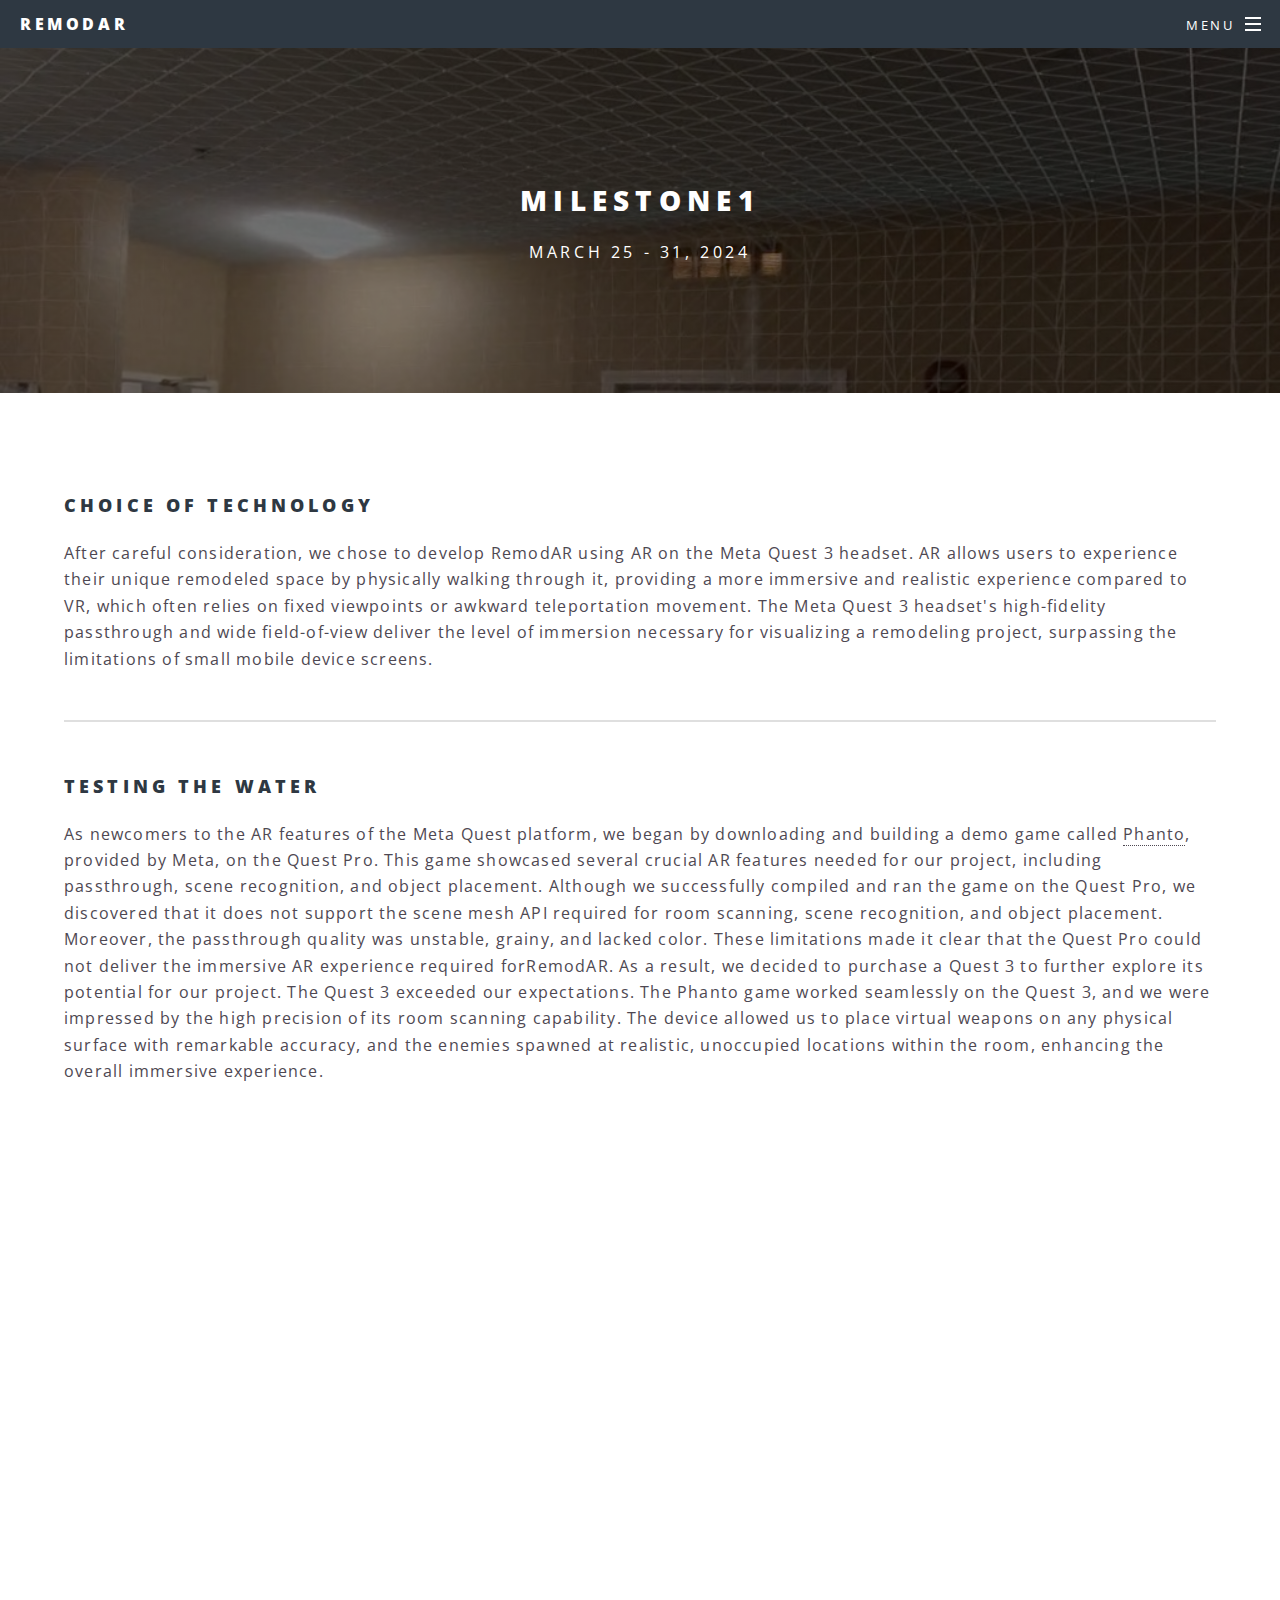
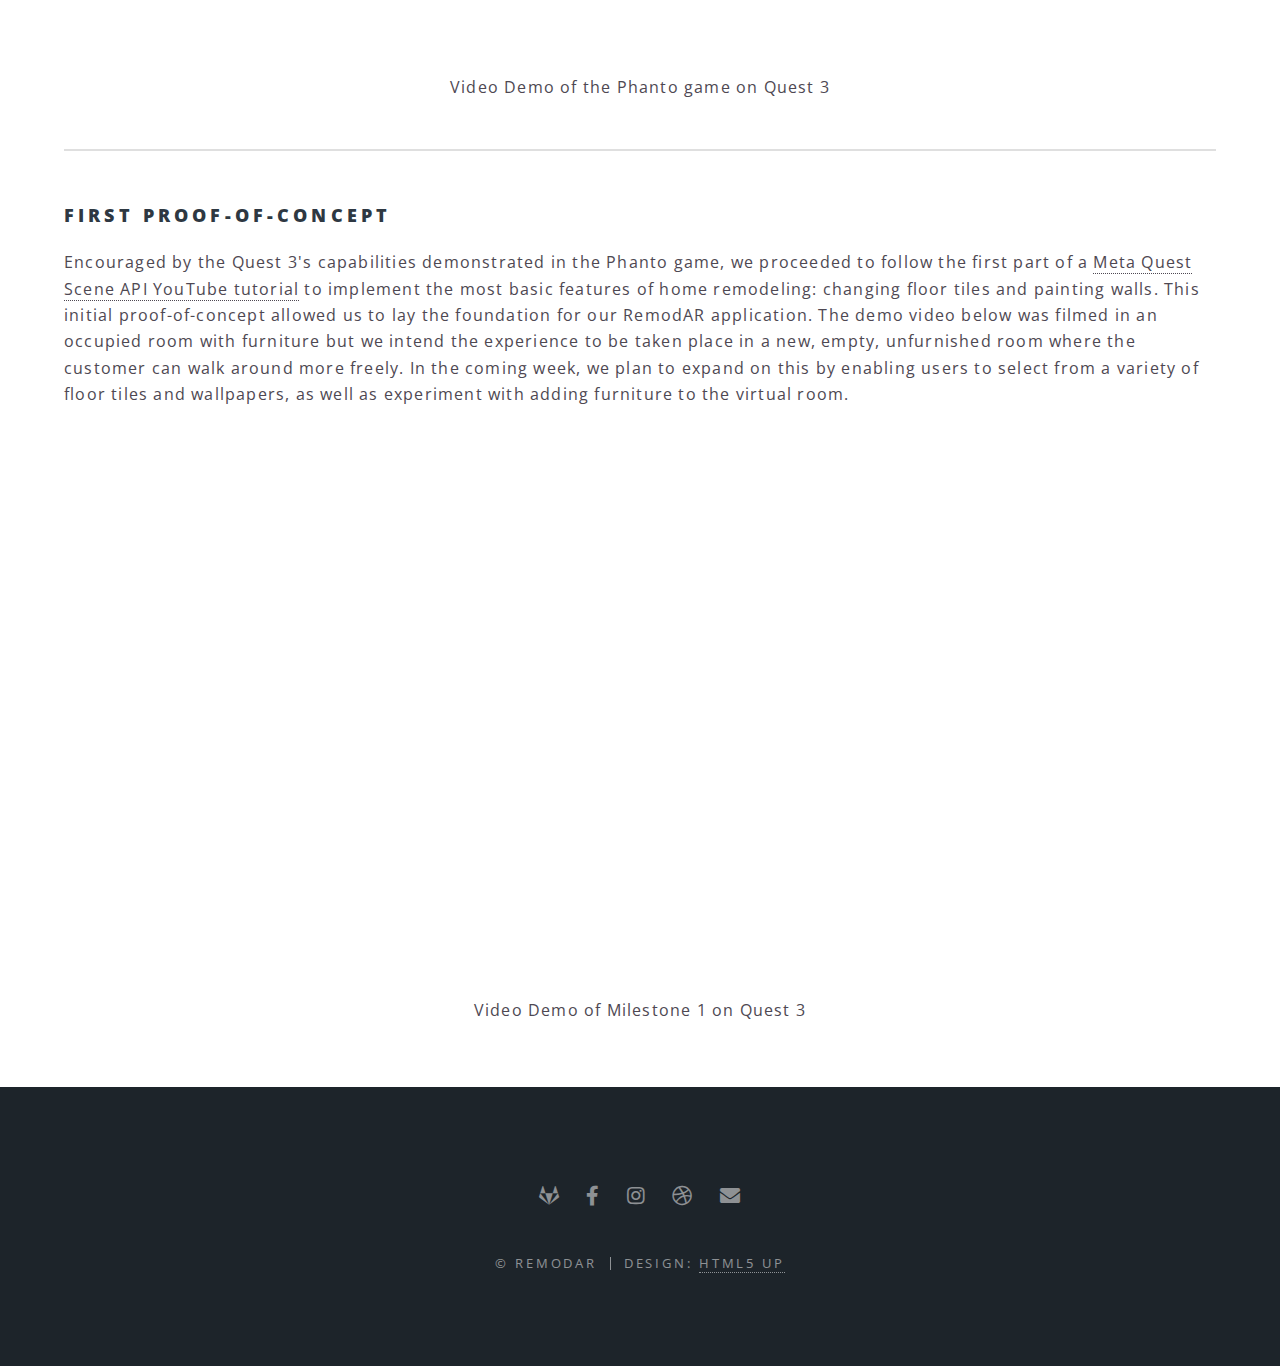
==== milestone1.html @ b26959b2 "Move html5up to root" ====
<!DOCTYPE HTML>
<!--
	Spectral by HTML5 UP
	html5up.net | @ajlkn
	Free for personal and commercial use under the CCA 3.0 license (html5up.net/license)
-->
<html>
	<head>
		<title>Milestone1</title>
		<meta charset="utf-8" />
		<meta name="viewport" content="width=device-width, initial-scale=1, user-scalable=no" />
		<link rel="stylesheet" href="assets/css/main.css" />
		<noscript><link rel="stylesheet" href="assets/css/noscript.css" /></noscript>
	</head>
	<body class="is-preload">

		<!-- Page Wrapper -->
			<div id="page-wrapper">

				<!-- Header -->
					<header id="header">
						<h1><a href="index.html">RemodAR</a></h1>
						<nav id="nav">
							<ul>
								<li class="special">
									<a href="#menu" class="menuToggle"><span>Menu</span></a>
									<div id="menu">
										<ul>
											<li><a href="index.html">Home</a></li>
											<li><a href="Milestone1.html">Milestone1</a></li>
											<li><a href="Milestone2.html">Milestone2</a></li>
											<!-- <li><a href="#">Sign Up</a></li>
											<li><a href="#">Log In</a></li> -->
										</ul>
									</div>
								</li>
							</ul>
						</nav>
					</header>

				<!-- Main -->
					<article id="main">
						<header>
							<h2>Milestone1</h2>
							<p>March 25 - 31, 2024</p>
						</header>
						<section class="wrapper style5">
							<div class="inner">

								<h3>Choice of Technology</h3>
								<p>After careful consideration, we chose to develop RemodAR using AR on the Meta Quest 3 headset. AR allows users to experience their unique remodeled space by physically walking through it, providing a more immersive and realistic experience compared to VR, which often relies on fixed viewpoints or awkward teleportation movement. The Meta Quest 3 headset's high-fidelity passthrough and wide field-of-view deliver the level of immersion necessary for visualizing a remodeling project, surpassing the limitations of small mobile device screens.</p>
                                <hr />

								<h3>Testing the Water</h3>
								<p>As newcomers to the AR features of the Meta Quest platform, we began by downloading and building a demo game called <a href="https://github.com/oculus-samples/Unity-Phanto">Phanto</a>, provided by Meta, on the Quest Pro. This game showcased several crucial AR features needed for our project, including passthrough, scene recognition, and object placement. Although we successfully compiled and ran the game on the Quest Pro, we discovered that it does not support the scene mesh API required for room scanning, scene recognition, and object placement. Moreover, the passthrough quality was unstable, grainy, and lacked color. These limitations made it clear that the Quest Pro could not deliver the immersive AR experience required forRemodAR. As a result, we decided to purchase a Quest 3 to further explore its potential for our project. The Quest 3 exceeded our expectations. The Phanto game worked seamlessly on the Quest 3, and we were impressed by the high precision of its room scanning capability. The device allowed us to place virtual weapons on any physical surface with remarkable accuracy, and the enemies spawned at realistic, unoccupied locations within the room, enhancing the overall immersive experience.</p>
                                <figure style="margin: 0; text-align: center;">
                                    <iframe
                                        src="https://customer-txd9t6nn5clphx9i.cloudflarestream.com/436d00c4083777bb02b3864469ac687c/iframe?poster=https%3A%2F%2Fcustomer-txd9t6nn5clphx9i.cloudflarestream.com%2F436d00c4083777bb02b3864469ac687c%2Fthumbnails%2Fthumbnail.jpg%3Ftime%3D%26height%3D600"
                                        loading="lazy" style="border: none; width: 80%; max-width: 800px; height: 60vh;"
                                        allow="accelerometer; gyroscope; autoplay; encrypted-media; picture-in-picture;"
                                        allowfullscreen="true"></iframe>
                                    <figcaption style="margin-top: 10px;">Video Demo of the Phanto game on Quest 3</figcaption>
                                </figure>  
                                <hr />    

                                <h3>First Proof-of-Concept</h3>
								<p>Encouraged by the Quest 3's capabilities demonstrated in the Phanto game, we proceeded to follow the first part of a <a href="https://www.youtube.com/watch?v=b_1Xby35fSo">Meta Quest Scene API YouTube tutorial</a> to implement the most basic features of home remodeling: changing floor tiles and painting walls. This initial proof-of-concept allowed us to lay the foundation for our RemodAR application. The demo video below was filmed in an occupied room with furniture but we intend the experience to be taken place in a new, empty, unfurnished room where the customer can walk around more freely. In the coming week, we plan to expand on this by enabling users to select from a variety of floor tiles and wallpapers, as well as experiment with adding furniture to the virtual room.</p>
                                <figure style="margin: 0; text-align: center;">
                                    <iframe
                                        src="https://customer-txd9t6nn5clphx9i.cloudflarestream.com/d96ccd9000bd107d560376fde2c461b8/iframe?poster=https%3A%2F%2Fcustomer-txd9t6nn5clphx9i.cloudflarestream.com%2Fd96ccd9000bd107d560376fde2c461b8%2Fthumbnails%2Fthumbnail.jpg%3Ftime%3D%26height%3D600"
                                        loading="lazy" style="border: none; width: 80%; max-width: 800px; height: 60vh;"
                                        allow="accelerometer; gyroscope; autoplay; encrypted-media; picture-in-picture;"
                                        allowfullscreen="true"></iframe>
                                    <figcaption style="margin-top: 10px;">Video Demo of Milestone 1 on Quest 3</figcaption>
                                </figure>                                
							</div>
						</section>
					</article>

				<!-- Footer -->
					<footer id="footer">
						<ul class="icons">
							<li><a href="https://gitlab.eecs.umich.edu/groups/eecs498-p3" class="icon brands fa-gitlab"><span class="label">Twitter</span></a></li>
							<li><a href="#" class="icon brands fa-facebook-f"><span class="label">Facebook</span></a></li>
							<li><a href="#" class="icon brands fa-instagram"><span class="label">Instagram</span></a></li>
							<li><a href="#" class="icon brands fa-dribbble"><span class="label">Dribbble</span></a></li>
							<li><a href="#" class="icon solid fa-envelope"><span class="label">Email</span></a></li>
						</ul>
						<ul class="copyright">
							<li>&copy; RemodAR</li><li>Design: <a href="http://html5up.net">HTML5 UP</a></li>
						</ul>
					</footer>

			</div>

		<!-- Scripts -->
			<script src="assets/js/jquery.min.js"></script>
			<script src="assets/js/jquery.scrollex.min.js"></script>
			<script src="assets/js/jquery.scrolly.min.js"></script>
			<script src="assets/js/browser.min.js"></script>
			<script src="assets/js/breakpoints.min.js"></script>
			<script src="assets/js/util.js"></script>
			<script src="assets/js/main.js"></script>

	</body>
</html>
---- assets/css/main.css ----
@import url(fontawesome-all.min.css);
@import url("https://fonts.googleapis.com/css?family=Open+Sans:400,400italic,600,600italic,800,800italic");

/*
	Spectral by HTML5 UP
	html5up.net | @ajlkn
	Free for personal and commercial use under the CCA 3.0 license (html5up.net/license)
*/

html, body, div, span, applet, object,
iframe, h1, h2, h3, h4, h5, h6, p, blockquote,
pre, a, abbr, acronym, address, big, cite,
code, del, dfn, em, img, ins, kbd, q, s, samp,
small, strike, strong, sub, sup, tt, var, b,
u, i, center, dl, dt, dd, ol, ul, li, fieldset,
form, label, legend, table, caption, tbody,
tfoot, thead, tr, th, td, article, aside,
canvas, details, embed, figure, figcaption,
footer, header, hgroup, menu, nav, output, ruby,
section, summary, time, mark, audio, video {
	margin: 0;
	padding: 0;
	border: 0;
	font-size: 100%;
	font: inherit;
	vertical-align: baseline;}

article, aside, details, figcaption, figure,
footer, header, hgroup, menu, nav, section {
	display: block;}

body {
	line-height: 1;
}

ol, ul {
	list-style: none;
}

blockquote, q {
	quotes: none;
}

	blockquote:before, blockquote:after, q:before, q:after {
		content: '';
		content: none;
	}

table {
	border-collapse: collapse;
	border-spacing: 0;
}

body {
	-webkit-text-size-adjust: none;
}

mark {
	background-color: transparent;
	color: inherit;
}

input::-moz-focus-inner {
	border: 0;
	padding: 0;
}

input, select, textarea {
	-moz-appearance: none;
	-webkit-appearance: none;
	-ms-appearance: none;
	appearance: none;
}

/* Basic */

	@-ms-viewport {
		width: device-width;
	}

	html {
		box-sizing: border-box;
	}

	*, *:before, *:after {
		box-sizing: inherit;
	}

	body {
		background: #2e3842;
	}

		body.is-preload *, body.is-preload *:before, body.is-preload *:after {
			-moz-animation: none !important;
			-webkit-animation: none !important;
			-ms-animation: none !important;
			animation: none !important;
			-moz-transition: none !important;
			-webkit-transition: none !important;
			-ms-transition: none !important;
			transition: none !important;
		}

	body, input, select, textarea {
		color: #fff;
		font-family: "Open Sans", Helvetica, sans-serif;
		font-size: 15pt;
		font-weight: 400;
		letter-spacing: 0.075em;
		line-height: 1.65em;
	}

		@media screen and (max-width: 1680px) {

			body, input, select, textarea {
				font-size: 13pt;
			}

		}

		@media screen and (max-width: 1280px) {

			body, input, select, textarea {
				font-size: 12pt;
			}

		}

		@media screen and (max-width: 736px) {

			body, input, select, textarea {
				font-size: 11pt;
				letter-spacing: 0.0375em;
			}

		}

	a {
		-moz-transition: color 0.2s ease, border-bottom-color 0.2s ease;
		-webkit-transition: color 0.2s ease, border-bottom-color 0.2s ease;
		-ms-transition: color 0.2s ease, border-bottom-color 0.2s ease;
		transition: color 0.2s ease, border-bottom-color 0.2s ease;
		border-bottom: dotted 1px;
		color: inherit;
		text-decoration: none;
	}

		a:hover {
			border-bottom-color: transparent;
		}

	strong, b {
		color: #fff;
		font-weight: 600;
	}

	em, i {
		font-style: italic;
	}

	p {
		margin: 0 0 2em 0;
	}

	h1, h2, h3, h4, h5, h6 {
		color: #fff;
		font-weight: 800;
		letter-spacing: 0.225em;
		line-height: 1em;
		margin: 0 0 1em 0;
		text-transform: uppercase;
	}

		h1 a, h2 a, h3 a, h4 a, h5 a, h6 a {
			color: inherit;
			text-decoration: none;
		}

	h2 {
		font-size: 1.35em;
		line-height: 1.75em;
	}

		@media screen and (max-width: 736px) {

			h2 {
				font-size: 1.1em;
				line-height: 1.65em;
			}

		}

	h3 {
		font-size: 1.15em;
		line-height: 1.75em;
	}

		@media screen and (max-width: 736px) {

			h3 {
				font-size: 1em;
				line-height: 1.65em;
			}

		}

	h4 {
		font-size: 1em;
		line-height: 1.5em;
	}

	h5 {
		font-size: 0.8em;
		line-height: 1.5em;
	}

	h6 {
		font-size: 0.7em;
		line-height: 1.5em;
	}

	sub {
		font-size: 0.8em;
		position: relative;
		top: 0.5em;
	}

	sup {
		font-size: 0.8em;
		position: relative;
		top: -0.5em;
	}

	hr {
		border: 0;
		border-bottom: solid 2px #fff;
		margin: 3em 0;
	}

		hr.major {
			margin: 4.5em 0;
		}

	blockquote {
		border-left: solid 4px #fff;
		font-style: italic;
		margin: 0 0 2em 0;
		padding: 0.5em 0 0.5em 2em;
	}

	code {
		background: rgba(144, 144, 144, 0.25);
		border-radius: 3px;
		font-family: "Courier New", monospace;
		font-size: 0.9em;
		letter-spacing: 0;
		margin: 0 0.25em;
		padding: 0.25em 0.65em;
	}

	pre {
		-webkit-overflow-scrolling: touch;
		font-family: "Courier New", monospace;
		font-size: 0.9em;
		margin: 0 0 2em 0;
	}

		pre code {
			display: block;
			line-height: 1.75em;
			padding: 1em 1.5em;
			overflow-x: auto;
		}

	.align-left {
		text-align: left;
	}

	.align-center {
		text-align: center;
	}

	.align-right {
		text-align: right;
	}

/* Row */

	.row {
		display: flex;
		flex-wrap: wrap;
		box-sizing: border-box;
		align-items: stretch;
	}

		.row > * {
			box-sizing: border-box;
		}

		.row.gtr-uniform > * > :last-child {
			margin-bottom: 0;
		}

		.row.aln-left {
			justify-content: flex-start;
		}

		.row.aln-center {
			justify-content: center;
		}

		.row.aln-right {
			justify-content: flex-end;
		}

		.row.aln-top {
			align-items: flex-start;
		}

		.row.aln-middle {
			align-items: center;
		}

		.row.aln-bottom {
			align-items: flex-end;
		}

		.row > .imp {
			order: -1;
		}

		.row > .col-1 {
			width: 8.33333%;
		}

		.row > .off-1 {
			margin-left: 8.33333%;
		}

		.row > .col-2 {
			width: 16.66667%;
		}

		.row > .off-2 {
			margin-left: 16.66667%;
		}

		.row > .col-3 {
			width: 25%;
		}

		.row > .off-3 {
			margin-left: 25%;
		}

		.row > .col-4 {
			width: 33.33333%;
		}

		.row > .off-4 {
			margin-left: 33.33333%;
		}

		.row > .col-5 {
			width: 41.66667%;
		}

		.row > .off-5 {
			margin-left: 41.66667%;
		}

		.row > .col-6 {
			width: 50%;
		}

		.row > .off-6 {
			margin-left: 50%;
		}

		.row > .col-7 {
			width: 58.33333%;
		}

		.row > .off-7 {
			margin-left: 58.33333%;
		}

		.row > .col-8 {
			width: 66.66667%;
		}

		.row > .off-8 {
			margin-left: 66.66667%;
		}

		.row > .col-9 {
			width: 75%;
		}

		.row > .off-9 {
			margin-left: 75%;
		}

		.row > .col-10 {
			width: 83.33333%;
		}

		.row > .off-10 {
			margin-left: 83.33333%;
		}

		.row > .col-11 {
			width: 91.66667%;
		}

		.row > .off-11 {
			margin-left: 91.66667%;
		}

		.row > .col-12 {
			width: 100%;
		}

		.row > .off-12 {
			margin-left: 100%;
		}

		.row.gtr-0 {
			margin-top: 0;
			margin-left: 0em;
		}

			.row.gtr-0 > * {
				padding: 0 0 0 0em;
			}

			.row.gtr-0.gtr-uniform {
				margin-top: 0em;
			}

				.row.gtr-0.gtr-uniform > * {
					padding-top: 0em;
				}

		.row.gtr-25 {
			margin-top: 0;
			margin-left: -0.375em;
		}

			.row.gtr-25 > * {
				padding: 0 0 0 0.375em;
			}

			.row.gtr-25.gtr-uniform {
				margin-top: -0.375em;
			}

				.row.gtr-25.gtr-uniform > * {
					padding-top: 0.375em;
				}

		.row.gtr-50 {
			margin-top: 0;
			margin-left: -0.75em;
		}

			.row.gtr-50 > * {
				padding: 0 0 0 0.75em;
			}

			.row.gtr-50.gtr-uniform {
				margin-top: -0.75em;
			}

				.row.gtr-50.gtr-uniform > * {
					padding-top: 0.75em;
				}

		.row {
			margin-top: 0;
			margin-left: -1.5em;
		}

			.row > * {
				padding: 0 0 0 1.5em;
			}

			.row.gtr-uniform {
				margin-top: -1.5em;
			}

				.row.gtr-uniform > * {
					padding-top: 1.5em;
				}

		.row.gtr-150 {
			margin-top: 0;
			margin-left: -2.25em;
		}

			.row.gtr-150 > * {
				padding: 0 0 0 2.25em;
			}

			.row.gtr-150.gtr-uniform {
				margin-top: -2.25em;
			}

				.row.gtr-150.gtr-uniform > * {
					padding-top: 2.25em;
				}

		.row.gtr-200 {
			margin-top: 0;
			margin-left: -3em;
		}

			.row.gtr-200 > * {
				padding: 0 0 0 3em;
			}

			.row.gtr-200.gtr-uniform {
				margin-top: -3em;
			}

				.row.gtr-200.gtr-uniform > * {
					padding-top: 3em;
				}

		@media screen and (max-width: 1680px) {

			.row {
				display: flex;
				flex-wrap: wrap;
				box-sizing: border-box;
				align-items: stretch;
			}

				.row > * {
					box-sizing: border-box;
				}

				.row.gtr-uniform > * > :last-child {
					margin-bottom: 0;
				}

				.row.aln-left {
					justify-content: flex-start;
				}

				.row.aln-center {
					justify-content: center;
				}

				.row.aln-right {
					justify-content: flex-end;
				}

				.row.aln-top {
					align-items: flex-start;
				}

				.row.aln-middle {
					align-items: center;
				}

				.row.aln-bottom {
					align-items: flex-end;
				}

				.row > .imp-xlarge {
					order: -1;
				}

				.row > .col-1-xlarge {
					width: 8.33333%;
				}

				.row > .off-1-xlarge {
					margin-left: 8.33333%;
				}

				.row > .col-2-xlarge {
					width: 16.66667%;
				}

				.row > .off-2-xlarge {
					margin-left: 16.66667%;
				}

				.row > .col-3-xlarge {
					width: 25%;
				}

				.row > .off-3-xlarge {
					margin-left: 25%;
				}

				.row > .col-4-xlarge {
					width: 33.33333%;
				}

				.row > .off-4-xlarge {
					margin-left: 33.33333%;
				}

				.row > .col-5-xlarge {
					width: 41.66667%;
				}

				.row > .off-5-xlarge {
					margin-left: 41.66667%;
				}

				.row > .col-6-xlarge {
					width: 50%;
				}

				.row > .off-6-xlarge {
					margin-left: 50%;
				}

				.row > .col-7-xlarge {
					width: 58.33333%;
				}

				.row > .off-7-xlarge {
					margin-left: 58.33333%;
				}

				.row > .col-8-xlarge {
					width: 66.66667%;
				}

				.row > .off-8-xlarge {
					margin-left: 66.66667%;
				}

				.row > .col-9-xlarge {
					width: 75%;
				}

				.row > .off-9-xlarge {
					margin-left: 75%;
				}

				.row > .col-10-xlarge {
					width: 83.33333%;
				}

				.row > .off-10-xlarge {
					margin-left: 83.33333%;
				}

				.row > .col-11-xlarge {
					width: 91.66667%;
				}

				.row > .off-11-xlarge {
					margin-left: 91.66667%;
				}

				.row > .col-12-xlarge {
					width: 100%;
				}

				.row > .off-12-xlarge {
					margin-left: 100%;
				}

				.row.gtr-0 {
					margin-top: 0;
					margin-left: 0em;
				}

					.row.gtr-0 > * {
						padding: 0 0 0 0em;
					}

					.row.gtr-0.gtr-uniform {
						margin-top: 0em;
					}

						.row.gtr-0.gtr-uniform > * {
							padding-top: 0em;
						}

				.row.gtr-25 {
					margin-top: 0;
					margin-left: -0.375em;
				}

					.row.gtr-25 > * {
						padding: 0 0 0 0.375em;
					}

					.row.gtr-25.gtr-uniform {
						margin-top: -0.375em;
					}

						.row.gtr-25.gtr-uniform > * {
							padding-top: 0.375em;
						}

				.row.gtr-50 {
					margin-top: 0;
					margin-left: -0.75em;
				}

					.row.gtr-50 > * {
						padding: 0 0 0 0.75em;
					}

					.row.gtr-50.gtr-uniform {
						margin-top: -0.75em;
					}

						.row.gtr-50.gtr-uniform > * {
							padding-top: 0.75em;
						}

				.row {
					margin-top: 0;
					margin-left: -1.5em;
				}

					.row > * {
						padding: 0 0 0 1.5em;
					}

					.row.gtr-uniform {
						margin-top: -1.5em;
					}

						.row.gtr-uniform > * {
							padding-top: 1.5em;
						}

				.row.gtr-150 {
					margin-top: 0;
					margin-left: -2.25em;
				}

					.row.gtr-150 > * {
						padding: 0 0 0 2.25em;
					}

					.row.gtr-150.gtr-uniform {
						margin-top: -2.25em;
					}

						.row.gtr-150.gtr-uniform > * {
							padding-top: 2.25em;
						}

				.row.gtr-200 {
					margin-top: 0;
					margin-left: -3em;
				}

					.row.gtr-200 > * {
						padding: 0 0 0 3em;
					}

					.row.gtr-200.gtr-uniform {
						margin-top: -3em;
					}

						.row.gtr-200.gtr-uniform > * {
							padding-top: 3em;
						}

		}

		@media screen and (max-width: 1280px) {

			.row {
				display: flex;
				flex-wrap: wrap;
				box-sizing: border-box;
				align-items: stretch;
			}

				.row > * {
					box-sizing: border-box;
				}

				.row.gtr-uniform > * > :last-child {
					margin-bottom: 0;
				}

				.row.aln-left {
					justify-content: flex-start;
				}

				.row.aln-center {
					justify-content: center;
				}

				.row.aln-right {
					justify-content: flex-end;
				}

				.row.aln-top {
					align-items: flex-start;
				}

				.row.aln-middle {
					align-items: center;
				}

				.row.aln-bottom {
					align-items: flex-end;
				}

				.row > .imp-large {
					order: -1;
				}

				.row > .col-1-large {
					width: 8.33333%;
				}

				.row > .off-1-large {
					margin-left: 8.33333%;
				}

				.row > .col-2-large {
					width: 16.66667%;
				}

				.row > .off-2-large {
					margin-left: 16.66667%;
				}

				.row > .col-3-large {
					width: 25%;
				}

				.row > .off-3-large {
					margin-left: 25%;
				}

				.row > .col-4-large {
					width: 33.33333%;
				}

				.row > .off-4-large {
					margin-left: 33.33333%;
				}

				.row > .col-5-large {
					width: 41.66667%;
				}

				.row > .off-5-large {
					margin-left: 41.66667%;
				}

				.row > .col-6-large {
					width: 50%;
				}

				.row > .off-6-large {
					margin-left: 50%;
				}

				.row > .col-7-large {
					width: 58.33333%;
				}

				.row > .off-7-large {
					margin-left: 58.33333%;
				}

				.row > .col-8-large {
					width: 66.66667%;
				}

				.row > .off-8-large {
					margin-left: 66.66667%;
				}

				.row > .col-9-large {
					width: 75%;
				}

				.row > .off-9-large {
					margin-left: 75%;
				}

				.row > .col-10-large {
					width: 83.33333%;
				}

				.row > .off-10-large {
					margin-left: 83.33333%;
				}

				.row > .col-11-large {
					width: 91.66667%;
				}

				.row > .off-11-large {
					margin-left: 91.66667%;
				}

				.row > .col-12-large {
					width: 100%;
				}

				.row > .off-12-large {
					margin-left: 100%;
				}

				.row.gtr-0 {
					margin-top: 0;
					margin-left: 0em;
				}

					.row.gtr-0 > * {
						padding: 0 0 0 0em;
					}

					.row.gtr-0.gtr-uniform {
						margin-top: 0em;
					}

						.row.gtr-0.gtr-uniform > * {
							padding-top: 0em;
						}

				.row.gtr-25 {
					margin-top: 0;
					margin-left: -0.375em;
				}

					.row.gtr-25 > * {
						padding: 0 0 0 0.375em;
					}

					.row.gtr-25.gtr-uniform {
						margin-top: -0.375em;
					}

						.row.gtr-25.gtr-uniform > * {
							padding-top: 0.375em;
						}

				.row.gtr-50 {
					margin-top: 0;
					margin-left: -0.75em;
				}

					.row.gtr-50 > * {
						padding: 0 0 0 0.75em;
					}

					.row.gtr-50.gtr-uniform {
						margin-top: -0.75em;
					}

						.row.gtr-50.gtr-uniform > * {
							padding-top: 0.75em;
						}

				.row {
					margin-top: 0;
					margin-left: -1.5em;
				}

					.row > * {
						padding: 0 0 0 1.5em;
					}

					.row.gtr-uniform {
						margin-top: -1.5em;
					}

						.row.gtr-uniform > * {
							padding-top: 1.5em;
						}

				.row.gtr-150 {
					margin-top: 0;
					margin-left: -2.25em;
				}

					.row.gtr-150 > * {
						padding: 0 0 0 2.25em;
					}

					.row.gtr-150.gtr-uniform {
						margin-top: -2.25em;
					}

						.row.gtr-150.gtr-uniform > * {
							padding-top: 2.25em;
						}

				.row.gtr-200 {
					margin-top: 0;
					margin-left: -3em;
				}

					.row.gtr-200 > * {
						padding: 0 0 0 3em;
					}

					.row.gtr-200.gtr-uniform {
						margin-top: -3em;
					}

						.row.gtr-200.gtr-uniform > * {
							padding-top: 3em;
						}

		}

		@media screen and (max-width: 980px) {

			.row {
				display: flex;
				flex-wrap: wrap;
				box-sizing: border-box;
				align-items: stretch;
			}

				.row > * {
					box-sizing: border-box;
				}

				.row.gtr-uniform > * > :last-child {
					margin-bottom: 0;
				}

				.row.aln-left {
					justify-content: flex-start;
				}

				.row.aln-center {
					justify-content: center;
				}

				.row.aln-right {
					justify-content: flex-end;
				}

				.row.aln-top {
					align-items: flex-start;
				}

				.row.aln-middle {
					align-items: center;
				}

				.row.aln-bottom {
					align-items: flex-end;
				}

				.row > .imp-medium {
					order: -1;
				}

				.row > .col-1-medium {
					width: 8.33333%;
				}

				.row > .off-1-medium {
					margin-left: 8.33333%;
				}

				.row > .col-2-medium {
					width: 16.66667%;
				}

				.row > .off-2-medium {
					margin-left: 16.66667%;
				}

				.row > .col-3-medium {
					width: 25%;
				}

				.row > .off-3-medium {
					margin-left: 25%;
				}

				.row > .col-4-medium {
					width: 33.33333%;
				}

				.row > .off-4-medium {
					margin-left: 33.33333%;
				}

				.row > .col-5-medium {
					width: 41.66667%;
				}

				.row > .off-5-medium {
					margin-left: 41.66667%;
				}

				.row > .col-6-medium {
					width: 50%;
				}

				.row > .off-6-medium {
					margin-left: 50%;
				}

				.row > .col-7-medium {
					width: 58.33333%;
				}

				.row > .off-7-medium {
					margin-left: 58.33333%;
				}

				.row > .col-8-medium {
					width: 66.66667%;
				}

				.row > .off-8-medium {
					margin-left: 66.66667%;
				}

				.row > .col-9-medium {
					width: 75%;
				}

				.row > .off-9-medium {
					margin-left: 75%;
				}

				.row > .col-10-medium {
					width: 83.33333%;
				}

				.row > .off-10-medium {
					margin-left: 83.33333%;
				}

				.row > .col-11-medium {
					width: 91.66667%;
				}

				.row > .off-11-medium {
					margin-left: 91.66667%;
				}

				.row > .col-12-medium {
					width: 100%;
				}

				.row > .off-12-medium {
					margin-left: 100%;
				}

				.row.gtr-0 {
					margin-top: 0;
					margin-left: 0em;
				}

					.row.gtr-0 > * {
						padding: 0 0 0 0em;
					}

					.row.gtr-0.gtr-uniform {
						margin-top: 0em;
					}

						.row.gtr-0.gtr-uniform > * {
							padding-top: 0em;
						}

				.row.gtr-25 {
					margin-top: 0;
					margin-left: -0.375em;
				}

					.row.gtr-25 > * {
						padding: 0 0 0 0.375em;
					}

					.row.gtr-25.gtr-uniform {
						margin-top: -0.375em;
					}

						.row.gtr-25.gtr-uniform > * {
							padding-top: 0.375em;
						}

				.row.gtr-50 {
					margin-top: 0;
					margin-left: -0.75em;
				}

					.row.gtr-50 > * {
						padding: 0 0 0 0.75em;
					}

					.row.gtr-50.gtr-uniform {
						margin-top: -0.75em;
					}

						.row.gtr-50.gtr-uniform > * {
							padding-top: 0.75em;
						}

				.row {
					margin-top: 0;
					margin-left: -1.5em;
				}

					.row > * {
						padding: 0 0 0 1.5em;
					}

					.row.gtr-uniform {
						margin-top: -1.5em;
					}

						.row.gtr-uniform > * {
							padding-top: 1.5em;
						}

				.row.gtr-150 {
					margin-top: 0;
					margin-left: -2.25em;
				}

					.row.gtr-150 > * {
						padding: 0 0 0 2.25em;
					}

					.row.gtr-150.gtr-uniform {
						margin-top: -2.25em;
					}

						.row.gtr-150.gtr-uniform > * {
							padding-top: 2.25em;
						}

				.row.gtr-200 {
					margin-top: 0;
					margin-left: -3em;
				}

					.row.gtr-200 > * {
						padding: 0 0 0 3em;
					}

					.row.gtr-200.gtr-uniform {
						margin-top: -3em;
					}

						.row.gtr-200.gtr-uniform > * {
							padding-top: 3em;
						}

		}

		@media screen and (max-width: 736px) {

			.row {
				display: flex;
				flex-wrap: wrap;
				box-sizing: border-box;
				align-items: stretch;
			}

				.row > * {
					box-sizing: border-box;
				}

				.row.gtr-uniform > * > :last-child {
					margin-bottom: 0;
				}

				.row.aln-left {
					justify-content: flex-start;
				}

				.row.aln-center {
					justify-content: center;
				}

				.row.aln-right {
					justify-content: flex-end;
				}

				.row.aln-top {
					align-items: flex-start;
				}

				.row.aln-middle {
					align-items: center;
				}

				.row.aln-bottom {
					align-items: flex-end;
				}

				.row > .imp-small {
					order: -1;
				}

				.row > .col-1-small {
					width: 8.33333%;
				}

				.row > .off-1-small {
					margin-left: 8.33333%;
				}

				.row > .col-2-small {
					width: 16.66667%;
				}

				.row > .off-2-small {
					margin-left: 16.66667%;
				}

				.row > .col-3-small {
					width: 25%;
				}

				.row > .off-3-small {
					margin-left: 25%;
				}

				.row > .col-4-small {
					width: 33.33333%;
				}

				.row > .off-4-small {
					margin-left: 33.33333%;
				}

				.row > .col-5-small {
					width: 41.66667%;
				}

				.row > .off-5-small {
					margin-left: 41.66667%;
				}

				.row > .col-6-small {
					width: 50%;
				}

				.row > .off-6-small {
					margin-left: 50%;
				}

				.row > .col-7-small {
					width: 58.33333%;
				}

				.row > .off-7-small {
					margin-left: 58.33333%;
				}

				.row > .col-8-small {
					width: 66.66667%;
				}

				.row > .off-8-small {
					margin-left: 66.66667%;
				}

				.row > .col-9-small {
					width: 75%;
				}

				.row > .off-9-small {
					margin-left: 75%;
				}

				.row > .col-10-small {
					width: 83.33333%;
				}

				.row > .off-10-small {
					margin-left: 83.33333%;
				}

				.row > .col-11-small {
					width: 91.66667%;
				}

				.row > .off-11-small {
					margin-left: 91.66667%;
				}

				.row > .col-12-small {
					width: 100%;
				}

				.row > .off-12-small {
					margin-left: 100%;
				}

				.row.gtr-0 {
					margin-top: 0;
					margin-left: 0em;
				}

					.row.gtr-0 > * {
						padding: 0 0 0 0em;
					}

					.row.gtr-0.gtr-uniform {
						margin-top: 0em;
					}

						.row.gtr-0.gtr-uniform > * {
							padding-top: 0em;
						}

				.row.gtr-25 {
					margin-top: 0;
					margin-left: -0.375em;
				}

					.row.gtr-25 > * {
						padding: 0 0 0 0.375em;
					}

					.row.gtr-25.gtr-uniform {
						margin-top: -0.375em;
					}

						.row.gtr-25.gtr-uniform > * {
							padding-top: 0.375em;
						}

				.row.gtr-50 {
					margin-top: 0;
					margin-left: -0.75em;
				}

					.row.gtr-50 > * {
						padding: 0 0 0 0.75em;
					}

					.row.gtr-50.gtr-uniform {
						margin-top: -0.75em;
					}

						.row.gtr-50.gtr-uniform > * {
							padding-top: 0.75em;
						}

				.row {
					margin-top: 0;
					margin-left: -1.5em;
				}

					.row > * {
						padding: 0 0 0 1.5em;
					}

					.row.gtr-uniform {
						margin-top: -1.5em;
					}

						.row.gtr-uniform > * {
							padding-top: 1.5em;
						}

				.row.gtr-150 {
					margin-top: 0;
					margin-left: -2.25em;
				}

					.row.gtr-150 > * {
						padding: 0 0 0 2.25em;
					}

					.row.gtr-150.gtr-uniform {
						margin-top: -2.25em;
					}

						.row.gtr-150.gtr-uniform > * {
							padding-top: 2.25em;
						}

				.row.gtr-200 {
					margin-top: 0;
					margin-left: -3em;
				}

					.row.gtr-200 > * {
						padding: 0 0 0 3em;
					}

					.row.gtr-200.gtr-uniform {
						margin-top: -3em;
					}

						.row.gtr-200.gtr-uniform > * {
							padding-top: 3em;
						}

		}

		@media screen and (max-width: 480px) {

			.row {
				display: flex;
				flex-wrap: wrap;
				box-sizing: border-box;
				align-items: stretch;
			}

				.row > * {
					box-sizing: border-box;
				}

				.row.gtr-uniform > * > :last-child {
					margin-bottom: 0;
				}

				.row.aln-left {
					justify-content: flex-start;
				}

				.row.aln-center {
					justify-content: center;
				}

				.row.aln-right {
					justify-content: flex-end;
				}

				.row.aln-top {
					align-items: flex-start;
				}

				.row.aln-middle {
					align-items: center;
				}

				.row.aln-bottom {
					align-items: flex-end;
				}

				.row > .imp-xsmall {
					order: -1;
				}

				.row > .col-1-xsmall {
					width: 8.33333%;
				}

				.row > .off-1-xsmall {
					margin-left: 8.33333%;
				}

				.row > .col-2-xsmall {
					width: 16.66667%;
				}

				.row > .off-2-xsmall {
					margin-left: 16.66667%;
				}

				.row > .col-3-xsmall {
					width: 25%;
				}

				.row > .off-3-xsmall {
					margin-left: 25%;
				}

				.row > .col-4-xsmall {
					width: 33.33333%;
				}

				.row > .off-4-xsmall {
					margin-left: 33.33333%;
				}

				.row > .col-5-xsmall {
					width: 41.66667%;
				}

				.row > .off-5-xsmall {
					margin-left: 41.66667%;
				}

				.row > .col-6-xsmall {
					width: 50%;
				}

				.row > .off-6-xsmall {
					margin-left: 50%;
				}

				.row > .col-7-xsmall {
					width: 58.33333%;
				}

				.row > .off-7-xsmall {
					margin-left: 58.33333%;
				}

				.row > .col-8-xsmall {
					width: 66.66667%;
				}

				.row > .off-8-xsmall {
					margin-left: 66.66667%;
				}

				.row > .col-9-xsmall {
					width: 75%;
				}

				.row > .off-9-xsmall {
					margin-left: 75%;
				}

				.row > .col-10-xsmall {
					width: 83.33333%;
				}

				.row > .off-10-xsmall {
					margin-left: 83.33333%;
				}

				.row > .col-11-xsmall {
					width: 91.66667%;
				}

				.row > .off-11-xsmall {
					margin-left: 91.66667%;
				}

				.row > .col-12-xsmall {
					width: 100%;
				}

				.row > .off-12-xsmall {
					margin-left: 100%;
				}

				.row.gtr-0 {
					margin-top: 0;
					margin-left: 0em;
				}

					.row.gtr-0 > * {
						padding: 0 0 0 0em;
					}

					.row.gtr-0.gtr-uniform {
						margin-top: 0em;
					}

						.row.gtr-0.gtr-uniform > * {
							padding-top: 0em;
						}

				.row.gtr-25 {
					margin-top: 0;
					margin-left: -0.375em;
				}

					.row.gtr-25 > * {
						padding: 0 0 0 0.375em;
					}

					.row.gtr-25.gtr-uniform {
						margin-top: -0.375em;
					}

						.row.gtr-25.gtr-uniform > * {
							padding-top: 0.375em;
						}

				.row.gtr-50 {
					margin-top: 0;
					margin-left: -0.75em;
				}

					.row.gtr-50 > * {
						padding: 0 0 0 0.75em;
					}

					.row.gtr-50.gtr-uniform {
						margin-top: -0.75em;
					}

						.row.gtr-50.gtr-uniform > * {
							padding-top: 0.75em;
						}

				.row {
					margin-top: 0;
					margin-left: -1.5em;
				}

					.row > * {
						padding: 0 0 0 1.5em;
					}

					.row.gtr-uniform {
						margin-top: -1.5em;
					}

						.row.gtr-uniform > * {
							padding-top: 1.5em;
						}

				.row.gtr-150 {
					margin-top: 0;
					margin-left: -2.25em;
				}

					.row.gtr-150 > * {
						padding: 0 0 0 2.25em;
					}

					.row.gtr-150.gtr-uniform {
						margin-top: -2.25em;
					}

						.row.gtr-150.gtr-uniform > * {
							padding-top: 2.25em;
						}

				.row.gtr-200 {
					margin-top: 0;
					margin-left: -3em;
				}

					.row.gtr-200 > * {
						padding: 0 0 0 3em;
					}

					.row.gtr-200.gtr-uniform {
						margin-top: -3em;
					}

						.row.gtr-200.gtr-uniform > * {
							padding-top: 3em;
						}

		}

/* Section/Article */

	section.special, article.special {
		text-align: center;
	}

	header p {
		color: rgba(255, 255, 255, 0.5);
		position: relative;
		top: -0.25em;
	}

	header h3 + p {
		font-size: 1.1em;
	}

	header h4 + p,
	header h5 + p,
	header h6 + p {
		font-size: 0.9em;
	}

	header.major {
		margin: 0 0 3.5em 0;
	}

		header.major h2, header.major h3, header.major h4, header.major h5, header.major h6 {
			border-bottom: solid 2px #fff;
			display: inline-block;
			padding-bottom: 1em;
			position: relative;
		}

			header.major h2:after, header.major h3:after, header.major h4:after, header.major h5:after, header.major h6:after {
				content: '';
				display: block;
				height: 1px;
			}

		header.major p {
			color: #fff;
			top: 0;
		}

		@media screen and (max-width: 736px) {

			header.major {
				margin: 0 0 2em 0;
			}

		}

	@media screen and (max-width: 980px) {

		header br {
			display: none;
		}

	}

/* Form */

	form {
		margin: 0 0 2em 0;
	}

	label {
		color: #fff;
		display: block;
		font-size: 0.9em;
		font-weight: 600;
		margin: 0 0 1em 0;
	}

	input[type="text"],
	input[type="password"],
	input[type="email"],
	select,
	textarea {
		-moz-appearance: none;
		-webkit-appearance: none;
		-ms-appearance: none;
		appearance: none;
		background-color: rgba(144, 144, 144, 0.25);
		border-radius: 3px;
		border: none;
		color: inherit;
		display: block;
		outline: 0;
		padding: 0 1em;
		text-decoration: none;
		width: 100%;
	}

		input[type="text"]:invalid,
		input[type="password"]:invalid,
		input[type="email"]:invalid,
		select:invalid,
		textarea:invalid {
			box-shadow: none;
		}

		input[type="text"]:focus,
		input[type="password"]:focus,
		input[type="email"]:focus,
		select:focus,
		textarea:focus {
			box-shadow: 0 0 0 2px #21b2a6;
		}

	select {
		background-size: 1.25em;
		background-repeat: no-repeat;
		background-position: calc(100% - 1em) center;
		height: 2.75em;
		padding-right: 2.75em;
		text-overflow: ellipsis;
	}

		select:focus::-ms-value {
			background-color: transparent;
		}

		select::-ms-expand {
			display: none;
		}

	input[type="text"],
	input[type="password"],
	input[type="email"],
	select {
		height: 2.75em;
	}

	textarea {
		padding: 0.75em 1em;
	}

	input[type="checkbox"],
	input[type="radio"] {
		-moz-appearance: none;
		-webkit-appearance: none;
		-ms-appearance: none;
		appearance: none;
		display: block;
		float: left;
		margin-right: -2em;
		opacity: 0;
		width: 1em;
		z-index: -1;
	}

		input[type="checkbox"] + label,
		input[type="radio"] + label {
			text-decoration: none;
			color: #fff;
			cursor: pointer;
			display: inline-block;
			font-size: 1em;
			font-weight: 400;
			padding-left: 2.4em;
			padding-right: 0.75em;
			position: relative;
		}

			input[type="checkbox"] + label:before,
			input[type="radio"] + label:before {
				-moz-osx-font-smoothing: grayscale;
				-webkit-font-smoothing: antialiased;
				display: inline-block;
				font-style: normal;
				font-variant: normal;
				text-rendering: auto;
				line-height: 1;
				text-transform: none !important;
				font-family: 'Font Awesome 5 Free';
				font-weight: 900;
			}

			input[type="checkbox"] + label:before,
			input[type="radio"] + label:before {
				background: rgba(144, 144, 144, 0.25);
				border-radius: 3px;
				content: '';
				display: inline-block;
				font-size: 0.8em;
				height: 2.0625em;
				left: 0;
				line-height: 2.0625em;
				position: absolute;
				text-align: center;
				top: 0;
				width: 2.0625em;
			}

		input[type="checkbox"]:checked + label:before,
		input[type="radio"]:checked + label:before {
			background: #2e3842;
			color: #fff;
			content: '\f00c';
		}

		input[type="checkbox"]:focus + label:before,
		input[type="radio"]:focus + label:before {
			box-shadow: 0 0 0 2px #21b2a6;
		}

	input[type="checkbox"] + label:before {
		border-radius: 3px;
	}

	input[type="radio"] + label:before {
		border-radius: 100%;
	}

	::-webkit-input-placeholder {
		color: rgba(255, 255, 255, 0.5) !important;
		opacity: 1.0;
	}

	:-moz-placeholder {
		color: rgba(255, 255, 255, 0.5) !important;
		opacity: 1.0;
	}

	::-moz-placeholder {
		color: rgba(255, 255, 255, 0.5) !important;
		opacity: 1.0;
	}

	:-ms-input-placeholder {
		color: rgba(255, 255, 255, 0.5) !important;
		opacity: 1.0;
	}

/* Box */

	.box {
		border-radius: 3px;
		border: solid 2px #fff;
		margin-bottom: 2em;
		padding: 1.5em;
	}

		.box > :last-child,
		.box > :last-child > :last-child,
		.box > :last-child > :last-child > :last-child {
			margin-bottom: 0;
		}

		.box.alt {
			border: 0;
			border-radius: 0;
			padding: 0;
		}

/* Icon */

	.icon {
		text-decoration: none;
		border-bottom: none;
		position: relative;
	}

		.icon:before {
			-moz-osx-font-smoothing: grayscale;
			-webkit-font-smoothing: antialiased;
			display: inline-block;
			font-style: normal;
			font-variant: normal;
			text-rendering: auto;
			line-height: 1;
			text-transform: none !important;
			font-family: 'Font Awesome 5 Free';
			font-weight: 400;
		}

		.icon > .label {
			display: none;
		}

		.icon:before {
			line-height: inherit;
		}

		.icon.solid:before {
			font-weight: 900;
		}

		.icon.brands:before {
			font-family: 'Font Awesome 5 Brands';
		}

		.icon.major {
			-moz-transform: rotate(-45deg);
			-webkit-transform: rotate(-45deg);
			-ms-transform: rotate(-45deg);
			transform: rotate(-45deg);
			border-radius: 3px;
			border: solid 2px #fff;
			display: inline-block;
			font-size: 1.35em;
			height: calc(3em + 2px);
			line-height: 3em;
			text-align: center;
			width: calc(3em + 2px);
		}

			.icon.major:before {
				-moz-transform: rotate(45deg);
				-webkit-transform: rotate(45deg);
				-ms-transform: rotate(45deg);
				transform: rotate(45deg);
				display: inline-block;
				font-size: 1.5em;
			}

			@media screen and (max-width: 736px) {

				.icon.major {
					font-size: 1em;
				}

			}

		.icon.style1 {
			color: #00ffcc;
		}

		.icon.style2 {
			color: #00f0ff;
		}

		.icon.style3 {
			color: #76ddff;
		}

/* Image */

	.image {
		border-radius: 3px;
		border: 0;
		display: inline-block;
		position: relative;
	}

		.image img {
			border-radius: 3px;
			display: block;
		}

		.image.left {
			float: left;
			margin: 0 2em 2em 0;
			top: 0.25em;
		}

		.image.right {
			float: right;
			margin: 0 0 2em 2em;
			top: 0.25em;
		}

		.image.left, .image.right {
			max-width: 40%;
		}

			.image.left img, .image.right img {
				width: 100%;
			}

		.image.fit {
			display: block;
			margin: 0 0 2em 0;
			width: 100%;
		}

			.image.fit img {
				width: 100%;
			}

/* List */

	ol {
		list-style: decimal;
		margin: 0 0 2em 0;
		padding-left: 1.25em;
	}

		ol li {
			padding-left: 0.25em;
		}

	ul {
		list-style: disc;
		margin: 0 0 2em 0;
		padding-left: 1em;
	}

		ul li {
			padding-left: 0.5em;
		}

		ul.alt {
			list-style: none;
			padding-left: 0;
		}

			ul.alt li {
				border-top: solid 1px #fff;
				padding: 0.5em 0;
			}

				ul.alt li:first-child {
					border-top: 0;
					padding-top: 0;
				}

	dl {
		margin: 0 0 2em 0;
	}

/* Actions */

	ul.actions {
		display: -moz-flex;
		display: -webkit-flex;
		display: -ms-flex;
		display: flex;
		cursor: default;
		list-style: none;
		margin-left: -1em;
		padding-left: 0;
	}

		ul.actions li {
			padding: 0 0 0 1em;
			vertical-align: middle;
		}

		ul.actions.special {
			-moz-justify-content: center;
			-webkit-justify-content: center;
			-ms-justify-content: center;
			justify-content: center;
			width: 100%;
			margin-left: 0;
		}

			ul.actions.special li:first-child {
				padding-left: 0;
			}

		ul.actions.stacked {
			-moz-flex-direction: column;
			-webkit-flex-direction: column;
			-ms-flex-direction: column;
			flex-direction: column;
			margin-left: 0;
		}

			ul.actions.stacked li {
				padding: 1em 0 0 0;
			}

				ul.actions.stacked li:first-child {
					padding-top: 0;
				}

		ul.actions.fit {
			width: calc(100% + 1em);
		}

			ul.actions.fit li {
				-moz-flex-grow: 1;
				-webkit-flex-grow: 1;
				-ms-flex-grow: 1;
				flex-grow: 1;
				-moz-flex-shrink: 1;
				-webkit-flex-shrink: 1;
				-ms-flex-shrink: 1;
				flex-shrink: 1;
				width: 100%;
			}

				ul.actions.fit li > * {
					width: 100%;
				}

			ul.actions.fit.stacked {
				width: 100%;
			}

		@media screen and (max-width: 480px) {

			ul.actions:not(.fixed) {
				-moz-flex-direction: column;
				-webkit-flex-direction: column;
				-ms-flex-direction: column;
				flex-direction: column;
				margin-left: 0;
				width: 100% !important;
			}

				ul.actions:not(.fixed) li {
					-moz-flex-grow: 1;
					-webkit-flex-grow: 1;
					-ms-flex-grow: 1;
					flex-grow: 1;
					-moz-flex-shrink: 1;
					-webkit-flex-shrink: 1;
					-ms-flex-shrink: 1;
					flex-shrink: 1;
					padding: 1em 0 0 0;
					text-align: center;
					width: 100%;
				}

					ul.actions:not(.fixed) li > * {
						width: 100%;
					}

					ul.actions:not(.fixed) li:first-child {
						padding-top: 0;
					}

					ul.actions:not(.fixed) li input[type="submit"],
					ul.actions:not(.fixed) li input[type="reset"],
					ul.actions:not(.fixed) li input[type="button"],
					ul.actions:not(.fixed) li button,
					ul.actions:not(.fixed) li .button {
						width: 100%;
					}

						ul.actions:not(.fixed) li input[type="submit"].icon:before,
						ul.actions:not(.fixed) li input[type="reset"].icon:before,
						ul.actions:not(.fixed) li input[type="button"].icon:before,
						ul.actions:not(.fixed) li button.icon:before,
						ul.actions:not(.fixed) li .button.icon:before {
							margin-left: -0.5em;
						}

		}

/* Icons */

	ul.icons {
		cursor: default;
		list-style: none;
		padding-left: 0;
	}

		ul.icons li {
			display: inline-block;
			padding: 0 1em 0 0;
		}

			ul.icons li:last-child {
				padding-right: 0 !important;
			}

		ul.icons.major {
			padding: 1em 0;
		}

			ul.icons.major li {
				padding-right: 3.5em;
			}

				@media screen and (max-width: 736px) {

					ul.icons.major li {
						padding: 0 1em !important;
					}

				}

/* Table */

	.table-wrapper {
		-webkit-overflow-scrolling: touch;
		overflow-x: auto;
	}

	table {
		margin: 0 0 2em 0;
		width: 100%;
	}

		table tbody tr {
			border: solid 1px #fff;
			border-left: 0;
			border-right: 0;
		}

			table tbody tr:nth-child(2n + 1) {
				background-color: rgba(144, 144, 144, 0.25);
			}

		table td {
			padding: 0.75em 0.75em;
		}

		table th {
			color: #fff;
			font-size: 0.9em;
			font-weight: 600;
			padding: 0 0.75em 0.75em 0.75em;
			text-align: left;
		}

		table thead {
			border-bottom: solid 2px #fff;
		}

		table tfoot {
			border-top: solid 2px #fff;
		}

		table.alt {
			border-collapse: separate;
		}

			table.alt tbody tr td {
				border: solid 1px #fff;
				border-left-width: 0;
				border-top-width: 0;
			}

				table.alt tbody tr td:first-child {
					border-left-width: 1px;
				}

			table.alt tbody tr:first-child td {
				border-top-width: 1px;
			}

			table.alt thead {
				border-bottom: 0;
			}

			table.alt tfoot {
				border-top: 0;
			}

/* Button */

	input[type="submit"],
	input[type="reset"],
	input[type="button"],
	button,
	.button {
		-moz-appearance: none;
		-webkit-appearance: none;
		-ms-appearance: none;
		appearance: none;
		-moz-transition: background-color 0.2s ease-in-out, color 0.2s ease-in-out;
		-webkit-transition: background-color 0.2s ease-in-out, color 0.2s ease-in-out;
		-ms-transition: background-color 0.2s ease-in-out, color 0.2s ease-in-out;
		transition: background-color 0.2s ease-in-out, color 0.2s ease-in-out;
		background-color: transparent;
		border-radius: 3px;
		border: 0;
		box-shadow: inset 0 0 0 2px #fff;
		color: #fff;
		cursor: pointer;
		display: inline-block;
		font-size: 0.8em;
		font-weight: 600;
		height: 3.125em;
		letter-spacing: 0.225em;
		line-height: 3.125em;
		max-width: 30em;
		padding: 0 2.75em;
		text-align: center;
		text-decoration: none;
		text-transform: uppercase;
		white-space: nowrap;
		overflow: hidden;
		text-overflow: ellipsis;
	}

		input[type="submit"]:hover,
		input[type="reset"]:hover,
		input[type="button"]:hover,
		button:hover,
		.button:hover {
			background-color: rgba(144, 144, 144, 0.25);
		}

		input[type="submit"]:active,
		input[type="reset"]:active,
		input[type="button"]:active,
		button:active,
		.button:active {
			background-color: rgba(144, 144, 144, 0.5);
		}

		input[type="submit"].icon:before,
		input[type="reset"].icon:before,
		input[type="button"].icon:before,
		button.icon:before,
		.button.icon:before {
			margin-right: 0.5em;
		}

		input[type="submit"].fit,
		input[type="reset"].fit,
		input[type="button"].fit,
		button.fit,
		.button.fit {
			width: 100%;
		}

		input[type="submit"].small,
		input[type="reset"].small,
		input[type="button"].small,
		button.small,
		.button.small {
			font-size: 0.8em;
		}

		input[type="submit"].large,
		input[type="reset"].large,
		input[type="button"].large,
		button.large,
		.button.large {
			font-size: 1.35em;
		}

		input[type="submit"].primary,
		input[type="reset"].primary,
		input[type="button"].primary,
		button.primary,
		.button.primary {
			background-color: #ed4933;
			box-shadow: none !important;
			color: #ffffff !important;
		}

			input[type="submit"].primary:hover,
			input[type="reset"].primary:hover,
			input[type="button"].primary:hover,
			button.primary:hover,
			.button.primary:hover {
				background-color: #ef5e4a !important;
			}

			input[type="submit"].primary:active,
			input[type="reset"].primary:active,
			input[type="button"].primary:active,
			button.primary:active,
			.button.primary:active {
				background-color: #eb341c !important;
			}

		input[type="submit"].disabled, input[type="submit"]:disabled,
		input[type="reset"].disabled,
		input[type="reset"]:disabled,
		input[type="button"].disabled,
		input[type="button"]:disabled,
		button.disabled,
		button:disabled,
		.button.disabled,
		.button:disabled {
			pointer-events: none;
			opacity: 0.25;
		}

		@media screen and (max-width: 736px) {

			input[type="submit"],
			input[type="reset"],
			input[type="button"],
			button,
			.button {
				height: 3.75em;
				line-height: 3.75em;
			}

		}

/* Features */

	.features {
		display: -moz-flex;
		display: -webkit-flex;
		display: -ms-flex;
		display: flex;
		-moz-flex-wrap: wrap;
		-webkit-flex-wrap: wrap;
		-ms-flex-wrap: wrap;
		flex-wrap: wrap;
		-moz-justify-content: center;
		-webkit-justify-content: center;
		-ms-justify-content: center;
		justify-content: center;
		list-style: none;
		padding: 0;
		width: 100%;
	}

		.features li {
			padding: 4em 4em 2em 6em ;
			display: block;
			position: relative;
			text-align: left;
			width: 50%;
		}

			.features li:nth-child(1) {
				background-color: rgba(0, 0, 0, 0.035);
			}

			.features li:nth-child(2) {
				background-color: rgba(0, 0, 0, 0.07);
			}

			.features li:nth-child(3) {
				background-color: rgba(0, 0, 0, 0.105);
			}

			.features li:nth-child(4) {
				background-color: rgba(0, 0, 0, 0.14);
			}

			.features li:nth-child(5) {
				background-color: rgba(0, 0, 0, 0.175);
			}

			.features li:nth-child(6) {
				background-color: rgba(0, 0, 0, 0.21);
			}

			.features li:nth-child(7) {
				background-color: rgba(0, 0, 0, 0.245);
			}

			.features li:nth-child(8) {
				background-color: rgba(0, 0, 0, 0.28);
			}

			.features li:nth-child(9) {
				background-color: rgba(0, 0, 0, 0.315);
			}

			.features li:nth-child(10) {
				background-color: rgba(0, 0, 0, 0.35);
			}

			.features li:before {
				display: block;
				color: #00ffcc;
				position: absolute;
				left: 1.75em;
				top: 2.75em;
				font-size: 1.5em;
			}

			.features li:nth-child(1) {
				border-top-left-radius: 3px;
			}

			.features li:nth-child(2) {
				border-top-right-radius: 3px;
			}

			.features li:nth-last-child(1) {
				border-bottom-right-radius: 3px;
			}

			.features li:nth-last-child(2) {
				border-bottom-left-radius: 3px;
			}

			@media screen and (max-width: 980px) {

				.features li {
					padding: 3em 2em 1em 2em ;
					text-align: center;
				}

					.features li:before {
						left: 0;
						margin: 0 0 1em 0;
						position: relative;
						top: 0;
					}

			}

			@media screen and (max-width: 736px) {

				.features li {
					padding: 3em 0 1em 0 ;
					background-color: transparent !important;
					border-top: solid 2px #fff;
					width: 100%;
				}

					.features li:first-child {
						border-top: 0;
					}

			}

/* Spotlight */

	.spotlight {
		-moz-align-items: center;
		-webkit-align-items: center;
		-ms-align-items: center;
		align-items: center;
		display: -moz-flex;
		display: -webkit-flex;
		display: -ms-flex;
		display: flex;
	}

		.spotlight .image {
			-moz-order: 1;
			-webkit-order: 1;
			-ms-order: 1;
			order: 1;
			border-radius: 0;
			width: 40%;
		}

			.spotlight .image img {
				border-radius: 0;
				width: 100%;
			}

		.spotlight .content {
			padding: 2em 4em 0.1em 4em ;
			-moz-order: 2;
			-webkit-order: 2;
			-ms-order: 2;
			order: 2;
			max-width: 48em;
			width: 60%;
		}

		.spotlight:nth-child(2n) {
			-moz-flex-direction: row-reverse;
			-webkit-flex-direction: row-reverse;
			-ms-flex-direction: row-reverse;
			flex-direction: row-reverse;
		}

		.spotlight:nth-child(1) {
			background-color: rgba(0, 0, 0, 0.075);
		}

		.spotlight:nth-child(2) {
			background-color: rgba(0, 0, 0, 0.15);
		}

		.spotlight:nth-child(3) {
			background-color: rgba(0, 0, 0, 0.225);
		}

		.spotlight:nth-child(4) {
			background-color: rgba(0, 0, 0, 0.3);
		}

		.spotlight:nth-child(5) {
			background-color: rgba(0, 0, 0, 0.375);
		}

		.spotlight:nth-child(6) {
			background-color: rgba(0, 0, 0, 0.45);
		}

		.spotlight:nth-child(7) {
			background-color: rgba(0, 0, 0, 0.525);
		}

		.spotlight:nth-child(8) {
			background-color: rgba(0, 0, 0, 0.6);
		}

		.spotlight:nth-child(9) {
			background-color: rgba(0, 0, 0, 0.675);
		}

		.spotlight:nth-child(10) {
			background-color: rgba(0, 0, 0, 0.75);
		}

		@media screen and (max-width: 1280px) {

			.spotlight .image {
				width: 45%;
			}

			.spotlight .content {
				width: 55%;
			}

		}

		@media screen and (max-width: 980px) {

			.spotlight {
				display: block;
			}

				.spotlight br {
					display: none;
				}

				.spotlight .image {
					width: 100%;
				}

				.spotlight .content {
					padding: 4em 3em 2em 3em ;
					max-width: none;
					text-align: center;
					width: 100%;
				}

		}

		@media screen and (max-width: 736px) {

			.spotlight .content {
				padding: 3em 2em 1em 2em ;
			}

		}

/* Wrapper */

	.wrapper {
		padding: 6em 0 4em 0 ;
	}

		.wrapper > .inner {
			width: 60em;
			margin: 0 auto;
		}

			@media screen and (max-width: 1280px) {

				.wrapper > .inner {
					width: 90%;
				}

			}

			@media screen and (max-width: 980px) {

				.wrapper > .inner {
					width: 100%;
				}

			}

		.wrapper.alt {
			padding: 0;
		}

		.wrapper.style1 {
			background-color: #21b2a6;
			color: #c8ece9;
		}

			.wrapper.style1 strong, .wrapper.style1 b {
				color: #ffffff;
			}

			.wrapper.style1 h2, .wrapper.style1 h3, .wrapper.style1 h4, .wrapper.style1 h5, .wrapper.style1 h6 {
				color: #ffffff;
			}

			.wrapper.style1 hr {
				border-color: rgba(0, 0, 0, 0.125);
			}

			.wrapper.style1 blockquote {
				border-color: rgba(0, 0, 0, 0.125);
			}

			.wrapper.style1 code {
				background: rgba(255, 255, 255, 0.075);
			}

			.wrapper.style1 header p {
				color: #a6e0db;
			}

			.wrapper.style1 header.major h2, .wrapper.style1 header.major h3, .wrapper.style1 header.major h4, .wrapper.style1 header.major h5, .wrapper.style1 header.major h6 {
				border-color: rgba(0, 0, 0, 0.125);
			}

			.wrapper.style1 header.major p {
				color: #c8ece9;
			}

			.wrapper.style1 label {
				color: #ffffff;
			}

			.wrapper.style1 input[type="text"],
			.wrapper.style1 input[type="password"],
			.wrapper.style1 input[type="email"],
			.wrapper.style1 select,
			.wrapper.style1 textarea {
				background-color: rgba(255, 255, 255, 0.075);
			}

			.wrapper.style1 select {
				background-image: url("data:image/svg+xml;charset=utf8,%3Csvg xmlns='http://www.w3.org/2000/svg' width='40' height='40' preserveAspectRatio='none' viewBox='0 0 40 40'%3E%3Cpath d='M9.4,12.3l10.4,10.4l10.4-10.4c0.2-0.2,0.5-0.4,0.9-0.4c0.3,0,0.6,0.1,0.9,0.4l3.3,3.3c0.2,0.2,0.4,0.5,0.4,0.9 c0,0.4-0.1,0.6-0.4,0.9L20.7,31.9c-0.2,0.2-0.5,0.4-0.9,0.4c-0.3,0-0.6-0.1-0.9-0.4L4.3,17.3c-0.2-0.2-0.4-0.5-0.4-0.9 c0-0.4,0.1-0.6,0.4-0.9l3.3-3.3c0.2-0.2,0.5-0.4,0.9-0.4S9.1,12.1,9.4,12.3z' fill='rgba(0, 0, 0, 0.125)' /%3E%3C/svg%3E");
			}

				.wrapper.style1 select option {
					color: #ffffff;
					background: #21b2a6;
				}

			.wrapper.style1 input[type="checkbox"] + label,
			.wrapper.style1 input[type="radio"] + label {
				color: #c8ece9;
			}

				.wrapper.style1 input[type="checkbox"] + label:before,
				.wrapper.style1 input[type="radio"] + label:before {
					background: rgba(255, 255, 255, 0.075);
				}

			.wrapper.style1 input[type="checkbox"]:checked + label:before,
			.wrapper.style1 input[type="radio"]:checked + label:before {
				background: #ffffff;
				color: #21b2a6;
			}

			.wrapper.style1 ::-webkit-input-placeholder {
				color: #a6e0db !important;
			}

			.wrapper.style1 :-moz-placeholder {
				color: #a6e0db !important;
			}

			.wrapper.style1 ::-moz-placeholder {
				color: #a6e0db !important;
			}

			.wrapper.style1 :-ms-input-placeholder {
				color: #a6e0db !important;
			}

			.wrapper.style1 .formerize-placeholder {
				color: #a6e0db !important;
			}

			.wrapper.style1 .icon.major {
				border-color: rgba(0, 0, 0, 0.125);
			}

			.wrapper.style1 ul.alt li {
				border-color: rgba(0, 0, 0, 0.125);
			}

			.wrapper.style1 table tbody tr {
				border-color: rgba(0, 0, 0, 0.125);
			}

				.wrapper.style1 table tbody tr:nth-child(2n + 1) {
					background-color: rgba(255, 255, 255, 0.075);
				}

			.wrapper.style1 table th {
				color: #ffffff;
			}

			.wrapper.style1 table thead {
				border-color: rgba(0, 0, 0, 0.125);
			}

			.wrapper.style1 table tfoot {
				border-color: rgba(0, 0, 0, 0.125);
			}

			.wrapper.style1 table.alt tbody tr td {
				border-color: rgba(0, 0, 0, 0.125);
			}

			.wrapper.style1 input[type="submit"],
			.wrapper.style1 input[type="reset"],
			.wrapper.style1 input[type="button"],
			.wrapper.style1 button,
			.wrapper.style1 .button {
				box-shadow: inset 0 0 0 2px rgba(0, 0, 0, 0.125);
				color: #ffffff;
			}

				.wrapper.style1 input[type="submit"]:hover,
				.wrapper.style1 input[type="reset"]:hover,
				.wrapper.style1 input[type="button"]:hover,
				.wrapper.style1 button:hover,
				.wrapper.style1 .button:hover {
					background-color: rgba(255, 255, 255, 0.075);
				}

				.wrapper.style1 input[type="submit"]:active,
				.wrapper.style1 input[type="reset"]:active,
				.wrapper.style1 input[type="button"]:active,
				.wrapper.style1 button:active,
				.wrapper.style1 .button:active {
					background-color: rgba(255, 255, 255, 0.2);
				}

			@media screen and (max-width: 736px) {

				.wrapper.style1 .features li {
					border-top-color: rgba(0, 0, 0, 0.125);
				}

			}

		.wrapper.style2 {
			background-color: #2e3842;
		}

		.wrapper.style3 {
			background-color: #505393;
			color: #d3d4e4;
		}

			.wrapper.style3 strong, .wrapper.style3 b {
				color: #ffffff;
			}

			.wrapper.style3 h2, .wrapper.style3 h3, .wrapper.style3 h4, .wrapper.style3 h5, .wrapper.style3 h6 {
				color: #ffffff;
			}

			.wrapper.style3 hr {
				border-color: rgba(0, 0, 0, 0.125);
			}

			.wrapper.style3 blockquote {
				border-color: rgba(0, 0, 0, 0.125);
			}

			.wrapper.style3 code {
				background: rgba(255, 255, 255, 0.075);
			}

			.wrapper.style3 header p {
				color: #b9bad4;
			}

			.wrapper.style3 header.major h2, .wrapper.style3 header.major h3, .wrapper.style3 header.major h4, .wrapper.style3 header.major h5, .wrapper.style3 header.major h6 {
				border-color: rgba(0, 0, 0, 0.125);
			}

			.wrapper.style3 header.major p {
				color: #d3d4e4;
			}

			.wrapper.style3 label {
				color: #ffffff;
			}

			.wrapper.style3 input[type="text"],
			.wrapper.style3 input[type="password"],
			.wrapper.style3 input[type="email"],
			.wrapper.style3 select,
			.wrapper.style3 textarea {
				background-color: rgba(255, 255, 255, 0.075);
			}

			.wrapper.style3 select {
				background-image: url("data:image/svg+xml;charset=utf8,%3Csvg xmlns='http://www.w3.org/2000/svg' width='40' height='40' preserveAspectRatio='none' viewBox='0 0 40 40'%3E%3Cpath d='M9.4,12.3l10.4,10.4l10.4-10.4c0.2-0.2,0.5-0.4,0.9-0.4c0.3,0,0.6,0.1,0.9,0.4l3.3,3.3c0.2,0.2,0.4,0.5,0.4,0.9 c0,0.4-0.1,0.6-0.4,0.9L20.7,31.9c-0.2,0.2-0.5,0.4-0.9,0.4c-0.3,0-0.6-0.1-0.9-0.4L4.3,17.3c-0.2-0.2-0.4-0.5-0.4-0.9 c0-0.4,0.1-0.6,0.4-0.9l3.3-3.3c0.2-0.2,0.5-0.4,0.9-0.4S9.1,12.1,9.4,12.3z' fill='rgba(0, 0, 0, 0.125)' /%3E%3C/svg%3E");
			}

				.wrapper.style3 select option {
					color: #ffffff;
					background: #505393;
				}

			.wrapper.style3 input[type="checkbox"] + label,
			.wrapper.style3 input[type="radio"] + label {
				color: #d3d4e4;
			}

				.wrapper.style3 input[type="checkbox"] + label:before,
				.wrapper.style3 input[type="radio"] + label:before {
					background: rgba(255, 255, 255, 0.075);
				}

			.wrapper.style3 input[type="checkbox"]:checked + label:before,
			.wrapper.style3 input[type="radio"]:checked + label:before {
				background: #ffffff;
				color: #505393;
			}

			.wrapper.style3 ::-webkit-input-placeholder {
				color: #b9bad4 !important;
			}

			.wrapper.style3 :-moz-placeholder {
				color: #b9bad4 !important;
			}

			.wrapper.style3 ::-moz-placeholder {
				color: #b9bad4 !important;
			}

			.wrapper.style3 :-ms-input-placeholder {
				color: #b9bad4 !important;
			}

			.wrapper.style3 .formerize-placeholder {
				color: #b9bad4 !important;
			}

			.wrapper.style3 .icon.major {
				border-color: rgba(0, 0, 0, 0.125);
			}

			.wrapper.style3 ul.alt li {
				border-color: rgba(0, 0, 0, 0.125);
			}

			.wrapper.style3 table tbody tr {
				border-color: rgba(0, 0, 0, 0.125);
			}

				.wrapper.style3 table tbody tr:nth-child(2n + 1) {
					background-color: rgba(255, 255, 255, 0.075);
				}

			.wrapper.style3 table th {
				color: #ffffff;
			}

			.wrapper.style3 table thead {
				border-color: rgba(0, 0, 0, 0.125);
			}

			.wrapper.style3 table tfoot {
				border-color: rgba(0, 0, 0, 0.125);
			}

			.wrapper.style3 table.alt tbody tr td {
				border-color: rgba(0, 0, 0, 0.125);
			}

			.wrapper.style3 input[type="submit"],
			.wrapper.style3 input[type="reset"],
			.wrapper.style3 input[type="button"],
			.wrapper.style3 button,
			.wrapper.style3 .button {
				box-shadow: inset 0 0 0 2px rgba(0, 0, 0, 0.125);
				color: #ffffff;
			}

				.wrapper.style3 input[type="submit"]:hover,
				.wrapper.style3 input[type="reset"]:hover,
				.wrapper.style3 input[type="button"]:hover,
				.wrapper.style3 button:hover,
				.wrapper.style3 .button:hover {
					background-color: rgba(255, 255, 255, 0.075);
				}

				.wrapper.style3 input[type="submit"]:active,
				.wrapper.style3 input[type="reset"]:active,
				.wrapper.style3 input[type="button"]:active,
				.wrapper.style3 button:active,
				.wrapper.style3 .button:active {
					background-color: rgba(255, 255, 255, 0.2);
				}

			@media screen and (max-width: 736px) {

				.wrapper.style3 .features li {
					border-top-color: rgba(0, 0, 0, 0.125);
				}

			}

		.wrapper.style4 {
			background-color: transparent;
		}

		.wrapper.style5 {
			background-color: #ffffff;
			color: #4E4852;
		}

			.wrapper.style5 strong, .wrapper.style5 b {
				color: #2E3842;
			}

			.wrapper.style5 h2, .wrapper.style5 h3, .wrapper.style5 h4, .wrapper.style5 h5, .wrapper.style5 h6 {
				color: #2E3842;
			}

			.wrapper.style5 hr {
				border-color: #dfdfdf;
			}

			.wrapper.style5 blockquote {
				border-color: #dfdfdf;
			}

			.wrapper.style5 code {
				background: rgba(0, 0, 0, 0.0375);
			}

			.wrapper.style5 header p {
				color: #8E8892;
			}

			.wrapper.style5 header.major h2, .wrapper.style5 header.major h3, .wrapper.style5 header.major h4, .wrapper.style5 header.major h5, .wrapper.style5 header.major h6 {
				border-color: #dfdfdf;
			}

			.wrapper.style5 header.major p {
				color: #4E4852;
			}

			.wrapper.style5 label {
				color: #2E3842;
			}

			.wrapper.style5 input[type="text"],
			.wrapper.style5 input[type="password"],
			.wrapper.style5 input[type="email"],
			.wrapper.style5 select,
			.wrapper.style5 textarea {
				background-color: rgba(0, 0, 0, 0.0375);
			}

			.wrapper.style5 select {
				background-image: url("data:image/svg+xml;charset=utf8,%3Csvg xmlns='http://www.w3.org/2000/svg' width='40' height='40' preserveAspectRatio='none' viewBox='0 0 40 40'%3E%3Cpath d='M9.4,12.3l10.4,10.4l10.4-10.4c0.2-0.2,0.5-0.4,0.9-0.4c0.3,0,0.6,0.1,0.9,0.4l3.3,3.3c0.2,0.2,0.4,0.5,0.4,0.9 c0,0.4-0.1,0.6-0.4,0.9L20.7,31.9c-0.2,0.2-0.5,0.4-0.9,0.4c-0.3,0-0.6-0.1-0.9-0.4L4.3,17.3c-0.2-0.2-0.4-0.5-0.4-0.9 c0-0.4,0.1-0.6,0.4-0.9l3.3-3.3c0.2-0.2,0.5-0.4,0.9-0.4S9.1,12.1,9.4,12.3z' fill='%23dfdfdf' /%3E%3C/svg%3E");
			}

				.wrapper.style5 select option {
					color: #2E3842;
					background: #ffffff;
				}

			.wrapper.style5 input[type="checkbox"] + label,
			.wrapper.style5 input[type="radio"] + label {
				color: #4E4852;
			}

				.wrapper.style5 input[type="checkbox"] + label:before,
				.wrapper.style5 input[type="radio"] + label:before {
					background: rgba(0, 0, 0, 0.0375);
				}

			.wrapper.style5 input[type="checkbox"]:checked + label:before,
			.wrapper.style5 input[type="radio"]:checked + label:before {
				background: #2E3842;
				color: #ffffff;
			}

			.wrapper.style5 ::-webkit-input-placeholder {
				color: #8E8892 !important;
			}

			.wrapper.style5 :-moz-placeholder {
				color: #8E8892 !important;
			}

			.wrapper.style5 ::-moz-placeholder {
				color: #8E8892 !important;
			}

			.wrapper.style5 :-ms-input-placeholder {
				color: #8E8892 !important;
			}

			.wrapper.style5 .formerize-placeholder {
				color: #8E8892 !important;
			}

			.wrapper.style5 .icon.major {
				border-color: #dfdfdf;
			}

			.wrapper.style5 ul.alt li {
				border-color: #dfdfdf;
			}

			.wrapper.style5 table tbody tr {
				border-color: #dfdfdf;
			}

				.wrapper.style5 table tbody tr:nth-child(2n + 1) {
					background-color: rgba(0, 0, 0, 0.0375);
				}

			.wrapper.style5 table th {
				color: #2E3842;
			}

			.wrapper.style5 table thead {
				border-color: #dfdfdf;
			}

			.wrapper.style5 table tfoot {
				border-color: #dfdfdf;
			}

			.wrapper.style5 table.alt tbody tr td {
				border-color: #dfdfdf;
			}

			.wrapper.style5 input[type="submit"],
			.wrapper.style5 input[type="reset"],
			.wrapper.style5 input[type="button"],
			.wrapper.style5 button,
			.wrapper.style5 .button {
				box-shadow: inset 0 0 0 2px #dfdfdf;
				color: #2E3842;
			}

				.wrapper.style5 input[type="submit"]:hover,
				.wrapper.style5 input[type="reset"]:hover,
				.wrapper.style5 input[type="button"]:hover,
				.wrapper.style5 button:hover,
				.wrapper.style5 .button:hover {
					background-color: rgba(0, 0, 0, 0.0375);
				}

				.wrapper.style5 input[type="submit"]:active,
				.wrapper.style5 input[type="reset"]:active,
				.wrapper.style5 input[type="button"]:active,
				.wrapper.style5 button:active,
				.wrapper.style5 .button:active {
					background-color: rgba(0, 0, 0, 0.1);
				}

			@media screen and (max-width: 736px) {

				.wrapper.style5 .features li {
					border-top-color: #dfdfdf;
				}

			}

		@media screen and (max-width: 980px) {

			.wrapper {
				padding: 4em 3em 2em 3em ;
			}

		}

		@media screen and (max-width: 736px) {

			.wrapper {
				padding: 3em 2em 1em 2em ;
			}

		}

/* Page Wrapper + Menu */

	#page-wrapper {
		-moz-transition: opacity 0.5s ease;
		-webkit-transition: opacity 0.5s ease;
		-ms-transition: opacity 0.5s ease;
		transition: opacity 0.5s ease;
		opacity: 1;
		padding-top: 3em;
	}

		#page-wrapper:before {
			background: rgba(0, 0, 0, 0);
			content: '';
			display: block;
			display: none;
			height: 100%;
			left: 0;
			position: fixed;
			top: 0;
			width: 100%;
			z-index: 10001;
		}

	#menu {
		-moz-transform: translateX(20em);
		-webkit-transform: translateX(20em);
		-ms-transform: translateX(20em);
		transform: translateX(20em);
		-moz-transition: -moz-transform 0.5s ease;
		-webkit-transition: -webkit-transform 0.5s ease;
		-ms-transition: -ms-transform 0.5s ease;
		transition: transform 0.5s ease;
		-webkit-overflow-scrolling: touch;
		background: #21b2a6;
		color: #ffffff;
		height: 100%;
		max-width: 80%;
		overflow-y: auto;
		padding: 3em 2em;
		position: fixed;
		right: 0;
		top: 0;
		width: 20em;
		z-index: 10002;
	}

		#menu ul {
			list-style: none;
			padding: 0;
		}

			#menu ul > li {
				border-top: solid 1px rgba(0, 0, 0, 0.125);
				margin: 0.5em 0 0 0;
				padding: 0.5em 0 0 0;
			}

				#menu ul > li:first-child {
					border-top: 0 !important;
					margin-top: 0 !important;
					padding-top: 0 !important;
				}

				#menu ul > li > a {
					border: 0;
					color: inherit;
					display: block;
					font-size: 0.8em;
					letter-spacing: 0.225em;
					outline: 0;
					text-decoration: none;
					text-transform: uppercase;
				}

					@media screen and (max-width: 736px) {

						#menu ul > li > a {
							line-height: 3em;
						}

					}

		#menu .close {
			background-image: url("images/close.svg");
			background-position: 4.85em 1em;
			background-repeat: no-repeat;
			border: 0;
			cursor: pointer;
			display: block;
			height: 3em;
			position: absolute;
			right: 0;
			top: 0;
			vertical-align: middle;
			width: 7em;
		}

		@media screen and (max-width: 736px) {

			#menu {
				padding: 3em 1.5em;
			}

		}

	body.is-menu-visible #page-wrapper {
		opacity: 0.35;
	}

		body.is-menu-visible #page-wrapper:before {
			display: block;
		}

	body.is-menu-visible #menu {
		-moz-transform: translateX(0);
		-webkit-transform: translateX(0);
		-ms-transform: translateX(0);
		transform: translateX(0);
	}

/* Header */

	#header {
		-moz-transition: background-color 0.2s ease;
		-webkit-transition: background-color 0.2s ease;
		-ms-transition: background-color 0.2s ease;
		transition: background-color 0.2s ease;
		background: #2e3842;
		height: 3em;
		left: 0;
		line-height: 3em;
		position: fixed;
		top: 0;
		width: 100%;
		z-index: 10000;
	}

		#header h1 {
			-moz-transition: opacity 0.2s ease;
			-webkit-transition: opacity 0.2s ease;
			-ms-transition: opacity 0.2s ease;
			transition: opacity 0.2s ease;
			height: inherit;
			left: 1.25em;
			line-height: inherit;
			position: absolute;
			top: 0;
		}

			#header h1 a {
				border: 0;
				display: block;
				height: inherit;
				line-height: inherit;
			}

				@media screen and (max-width: 736px) {

					#header h1 a {
						font-size: 0.8em;
					}

				}

		#header nav {
			height: inherit;
			line-height: inherit;
			position: absolute;
			right: 0;
			top: 0;
		}

			#header nav > ul {
				list-style: none;
				margin: 0;
				padding: 0;
				white-space: nowrap;
			}

				#header nav > ul > li {
					display: inline-block;
					padding: 0;
				}

					#header nav > ul > li > a {
						border: 0;
						color: #fff;
						display: block;
						font-size: 0.8em;
						letter-spacing: 0.225em;
						padding: 0 1.5em;
						text-transform: uppercase;
					}

						#header nav > ul > li > a.menuToggle {
							outline: 0;
							position: relative;
						}

							#header nav > ul > li > a.menuToggle:after {
								background-image: url("images/bars.svg");
								background-position: right center;
								background-repeat: no-repeat;
								content: '';
								display: inline-block;
								height: 3.75em;
								vertical-align: top;
								width: 2em;
							}

							@media screen and (max-width: 736px) {

								#header nav > ul > li > a.menuToggle {
									padding: 0 1.5em;
								}

									#header nav > ul > li > a.menuToggle span {
										display: none;
									}

							}

						@media screen and (max-width: 736px) {

							#header nav > ul > li > a {
								padding: 0 0 0 1.5em;
							}

						}

					#header nav > ul > li:first-child {
						margin-left: 0;
					}

		#header.alt {
			background: transparent;
		}

			#header.alt h1 {
				pointer-events: none;
				opacity: 0;
			}

/* Banner */

	#banner {
		display: -moz-flex;
		display: -webkit-flex;
		display: -ms-flex;
		display: flex;
		-moz-flex-direction: column;
		-webkit-flex-direction: column;
		-ms-flex-direction: column;
		flex-direction: column;
		-moz-justify-content: center;
		-webkit-justify-content: center;
		-ms-justify-content: center;
		justify-content: center;
		cursor: default;
		height: 100vh;
		min-height: 35em;
		overflow: hidden;
		position: relative;
		text-align: center;
	}

		#banner h2 {
			-moz-transform: scale(1);
			-webkit-transform: scale(1);
			-ms-transform: scale(1);
			transform: scale(1);
			-moz-transition: -moz-transform 0.5s ease, opacity 0.5s ease;
			-webkit-transition: -webkit-transform 0.5s ease, opacity 0.5s ease;
			-ms-transition: -ms-transform 0.5s ease, opacity 0.5s ease;
			transition: transform 0.5s ease, opacity 0.5s ease;
			display: inline-block;
			font-size: 1.75em;
			opacity: 1;
			padding: 0.35em 1em;
			position: relative;
			z-index: 1;
		}

			#banner h2:before, #banner h2:after {
				-moz-transition: width 0.85s ease;
				-webkit-transition: width 0.85s ease;
				-ms-transition: width 0.85s ease;
				transition: width 0.85s ease;
				-moz-transition-delay: 0.25s;
				-webkit-transition-delay: 0.25s;
				-ms-transition-delay: 0.25s;
				transition-delay: 0.25s;
				background: #fff;
				content: '';
				display: block;
				height: 2px;
				position: absolute;
				width: 100%;
			}

			#banner h2:before {
				top: 0;
				left: 0;
			}

			#banner h2:after {
				bottom: 0;
				right: 0;
			}

		#banner p {
			letter-spacing: 0.225em;
			text-transform: uppercase;
		}

			#banner p a {
				color: inherit;
			}

		#banner .more {
			-moz-transition: -moz-transform 0.75s ease, opacity 0.75s ease;
			-webkit-transition: -webkit-transform 0.75s ease, opacity 0.75s ease;
			-ms-transition: -ms-transform 0.75s ease, opacity 0.75s ease;
			transition: transform 0.75s ease, opacity 0.75s ease;
			-moz-transition-delay: 3.5s;
			-webkit-transition-delay: 3.5s;
			-ms-transition-delay: 3.5s;
			transition-delay: 3.5s;
			-moz-transform: translateY(0);
			-webkit-transform: translateY(0);
			-ms-transform: translateY(0);
			transform: translateY(0);
			border: none;
			bottom: 0;
			color: inherit;
			font-size: 0.8em;
			height: 8.5em;
			left: 50%;
			letter-spacing: 0.225em;
			margin-left: -8.5em;
			opacity: 1;
			outline: 0;
			padding-left: 0.225em;
			position: absolute;
			text-align: center;
			text-transform: uppercase;
			width: 16em;
			z-index: 1;
		}

			#banner .more:after {
				background-image: url("images/arrow.svg");
				background-position: center;
				background-repeat: no-repeat;
				background-size: contain;
				bottom: 4em;
				content: '';
				display: block;
				height: 1.5em;
				left: 50%;
				margin: 0 0 0 -0.75em;
				position: absolute;
				width: 1.5em;
			}

		#banner:after {
			pointer-events: none;
			-moz-transition: opacity 3s ease-in-out;
			-webkit-transition: opacity 3s ease-in-out;
			-ms-transition: opacity 3s ease-in-out;
			transition: opacity 3s ease-in-out;
			-moz-transition-delay: 1.25s;
			-webkit-transition-delay: 1.25s;
			-ms-transition-delay: 1.25s;
			transition-delay: 1.25s;
			content: '';
			background: #2e3842;
			display: block;
			width: 100%;
			height: 100%;
			position: absolute;
			left: 0;
			top: 0;
			opacity: 0;
		}

		@media screen and (max-width: 736px) {

			#banner {
				padding: 7em 3em 5em 3em ;
				height: auto;
				min-height: 0;
			}

				#banner h2 {
					font-size: 1.25em;
				}

				#banner br {
					display: none;
				}

				#banner .more {
					display: none;
				}

		}

	body.is-preload #banner h2 {
		-moz-transform: scale(0.95);
		-webkit-transform: scale(0.95);
		-ms-transform: scale(0.95);
		transform: scale(0.95);
		opacity: 0;
	}

		body.is-preload #banner h2:before, body.is-preload #banner h2:after {
			width: 0;
		}

	body.is-preload #banner .more {
		-moz-transform: translateY(8.5em);
		-webkit-transform: translateY(8.5em);
		-ms-transform: translateY(8.5em);
		transform: translateY(8.5em);
		opacity: 0;
	}

	body.is-preload #banner:after {
		opacity: 1;
	}

/* CTA */

	#cta .inner {
		display: -moz-flex;
		display: -webkit-flex;
		display: -ms-flex;
		display: flex;
		max-width: 45em;
	}

		#cta .inner header {
			-moz-order: 1;
			-webkit-order: 1;
			-ms-order: 1;
			order: 1;
			padding-right: 3em;
			width: 70%;
		}

			#cta .inner header p {
				color: inherit;
			}

		#cta .inner .actions {
			-moz-order: 2;
			-webkit-order: 2;
			-ms-order: 2;
			order: 2;
			width: 30%;
		}

		@media screen and (max-width: 980px) {

			#cta .inner {
				display: block;
				text-align: center;
			}

				#cta .inner header {
					padding-right: 0;
					width: 100%;
				}

				#cta .inner .actions {
					margin-left: auto;
					margin-right: auto;
					max-width: 20em;
					width: 100%;
				}

		}

		@media screen and (max-width: 736px) {

			#cta .inner .actions {
				max-width: none;
			}

		}

/* Main */

	#main > header {
		padding: 12em 0 10em 0 ;
		background-image: -moz-linear-gradient(top, rgba(0,0,0,0.5), rgba(0,0,0,0.5)), url("../../images/banner.jpg");
		background-image: -webkit-linear-gradient(top, rgba(0,0,0,0.5), rgba(0,0,0,0.5)), url("../../images/banner.jpg");
		background-image: -ms-linear-gradient(top, rgba(0,0,0,0.5), rgba(0,0,0,0.5)), url("../../images/banner.jpg");
		background-image: linear-gradient(top, rgba(0,0,0,0.5), rgba(0,0,0,0.5)), url("../../images/banner.jpg");
		background-attachment: fixed;
		background-position: center center;
		background-repeat: no-repeat;
		background-size: cover;
		text-align: center;
	}

		#main > header h2 {
			font-size: 1.75em;
			margin: 0 0 0.5em 0;
		}

		#main > header p {
			color: inherit;
			letter-spacing: 0.225em;
			text-transform: uppercase;
			top: 0;
		}

			#main > header p a {
				color: inherit;
			}

		@media screen and (max-width: 1680px) {

			#main > header {
				padding: 10em 0 8em 0 ;
			}

		}

		@media screen and (max-width: 1280px) {

			#main > header {
				padding: 8em 3em 6em 3em ;
			}

		}

		@media screen and (max-width: 980px) {

			#main > header {
				padding: 10em 3em 8em 3em ;
			}

		}

		@media screen and (max-width: 736px) {

			#main > header {
				padding: 5em 3em 3em 3em ;
			}

				#main > header h2 {
					font-size: 1.25em;
					margin: 0 0 1em 0;
				}

		}

	body.is-mobile #main > header {
		background-attachment: scroll;
	}

/* Footer */

	#footer {
		padding: 6em 0 4em 0 ;
		background-color: #1d242a;
		text-align: center;
	}

		#footer .icons {
			font-size: 1.25em;
		}

			#footer .icons a {
				color: rgba(255, 255, 255, 0.5);
			}

				#footer .icons a:hover {
					color: #fff;
				}

		#footer .copyright {
			color: rgba(255, 255, 255, 0.5);
			font-size: 0.8em;
			letter-spacing: 0.225em;
			list-style: none;
			padding: 0;
			text-transform: uppercase;
		}

			#footer .copyright li {
				border-left: solid 1px rgba(255, 255, 255, 0.5);
				display: inline-block;
				line-height: 1em;
				margin-left: 1em;
				padding-left: 1em;
			}

				#footer .copyright li:first-child {
					border-left: 0;
					margin-left: 0;
					padding-left: 0;
				}

				#footer .copyright li a {
					color: inherit;
				}

					#footer .copyright li a:hover {
						color: #fff;
					}

				@media screen and (max-width: 480px) {

					#footer .copyright li {
						border: 0;
						display: block;
						line-height: 1.65em;
						margin: 0;
						padding: 0.5em 0;
					}

				}

		@media screen and (max-width: 980px) {

			#footer {
				padding: 4em 3em 2em 3em ;
			}

		}

		@media screen and (max-width: 736px) {

			#footer {
				padding: 3em 2em 1em 2em ;
			}

		}

/* Landing */

	body.landing #page-wrapper {
		background-image: -moz-linear-gradient(top, rgba(0,0,0,0.5), rgba(0,0,0,0.5)), url("../../images/banner.jpg");
		background-image: -webkit-linear-gradient(top, rgba(0,0,0,0.5), rgba(0,0,0,0.5)), url("../../images/banner.jpg");
		background-image: -ms-linear-gradient(top, rgba(0,0,0,0.5), rgba(0,0,0,0.5)), url("../../images/banner.jpg");
		background-image: linear-gradient(top, rgba(0,0,0,0.5), rgba(0,0,0,0.5)), url("../../images/banner.jpg");
		background-attachment: fixed;
		background-position: center center;
		background-repeat: no-repeat;
		background-size: cover;
		padding-top: 0;
	}

	body.landing #footer {
		background-color: rgba(29, 36, 42, 0.9);
	}

	body.is-mobile.landing #page-wrapper {
		background: none;
	}

	body.is-mobile.landing #banner,
	body.is-mobile.landing .wrapper.style4 {
		background-image: -moz-linear-gradient(top, rgba(0,0,0,0.5), rgba(0,0,0,0.5)), url("../../images/banner.jpg");
		background-image: -webkit-linear-gradient(top, rgba(0,0,0,0.5), rgba(0,0,0,0.5)), url("../../images/banner.jpg");
		background-image: -ms-linear-gradient(top, rgba(0,0,0,0.5), rgba(0,0,0,0.5)), url("../../images/banner.jpg");
		background-image: linear-gradient(top, rgba(0,0,0,0.5), rgba(0,0,0,0.5)), url("../../images/banner.jpg");
		background-position: center center;
		background-repeat: no-repeat;
		background-size: cover;
	}

	body.is-mobile.landing #footer {
		background-color: #1d242a;
	}
---- assets/css/noscript.css ----
/*
	Spectral by HTML5 UP
	html5up.net | @ajlkn
	Free for personal and commercial use under the CCA 3.0 license (html5up.net/license)
*/

/* Banner */

	body.is-preload #banner h2 {
		-moz-transform: none;
		-webkit-transform: none;
		-ms-transform: none;
		transform: none;
		opacity: 1;
	}

		body.is-preload #banner h2:before, body.is-preload #banner h2:after {
			width: 100%;
		}

	body.is-preload #banner .more {
		-moz-transform: none;
		-webkit-transform: none;
		-ms-transform: none;
		transform: none;
		opacity: 1;
	}

	body.is-preload #banner:after {
		opacity: 0;
	}
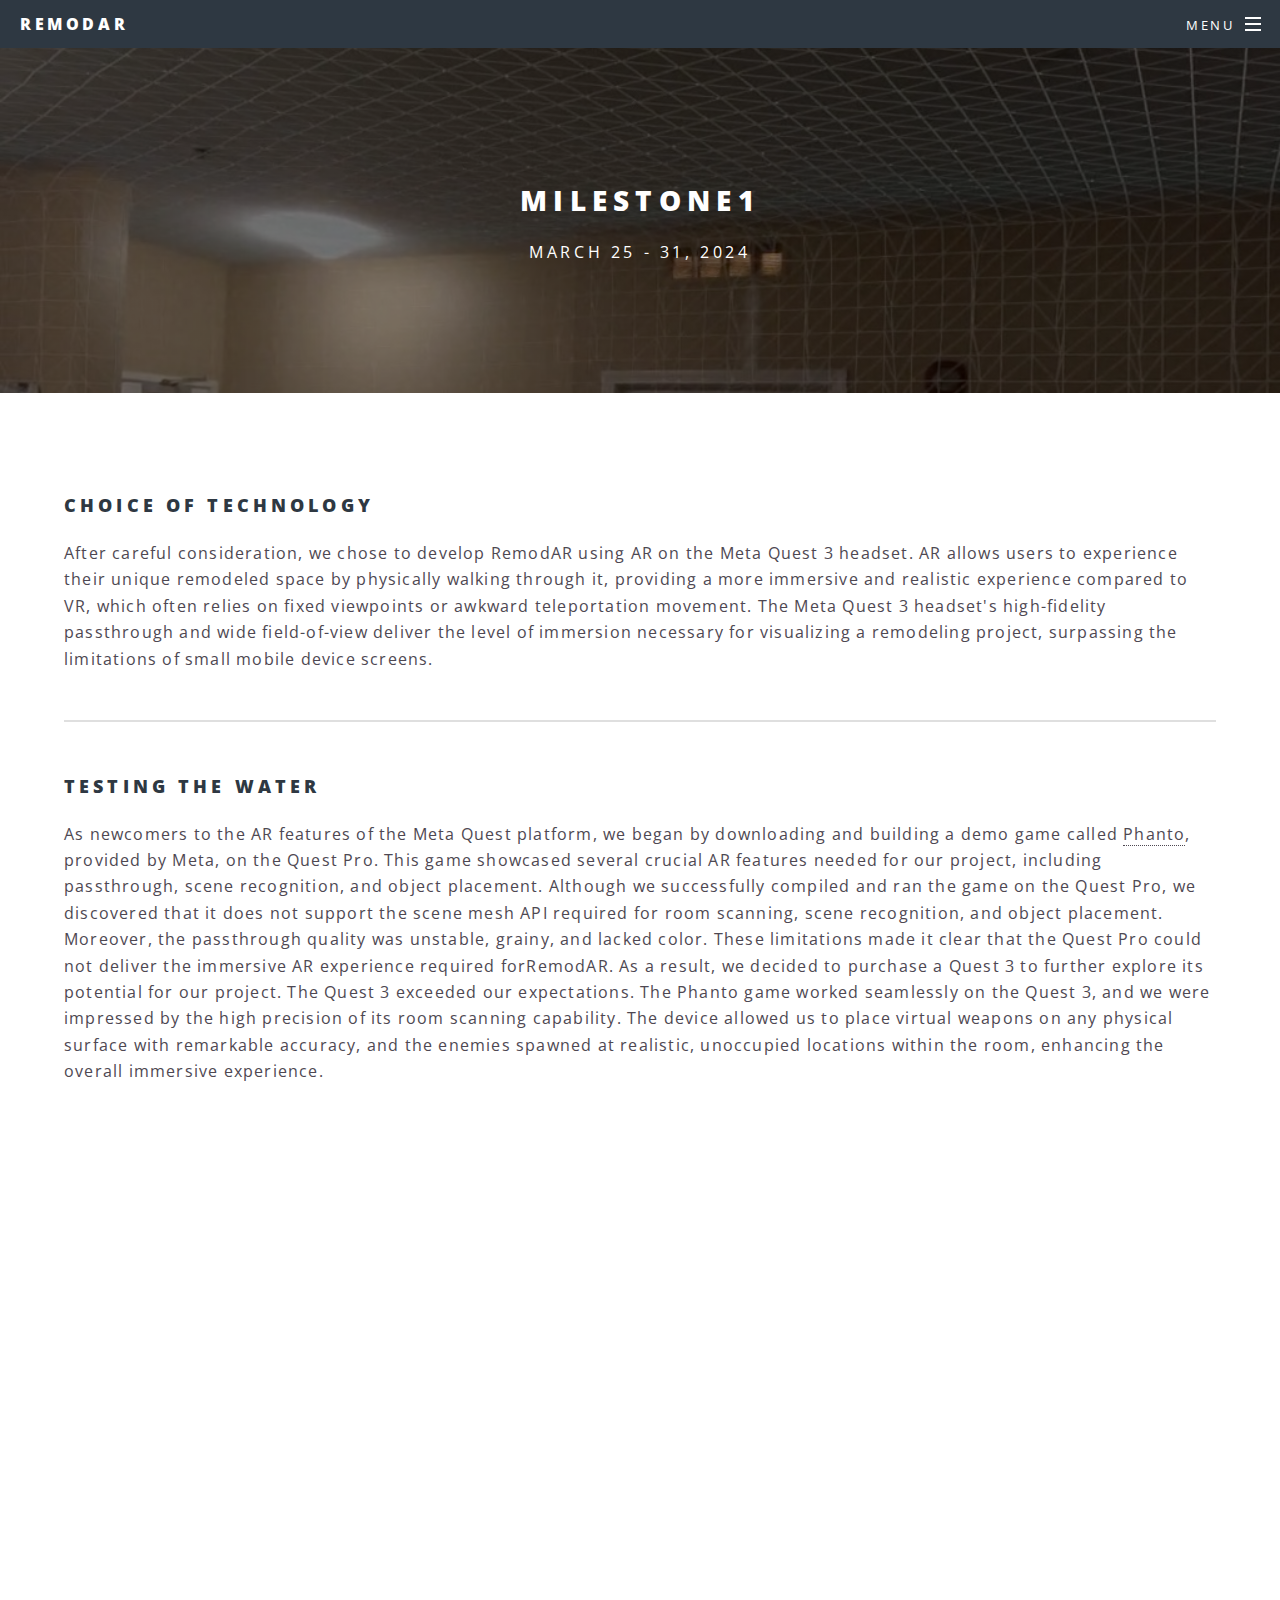
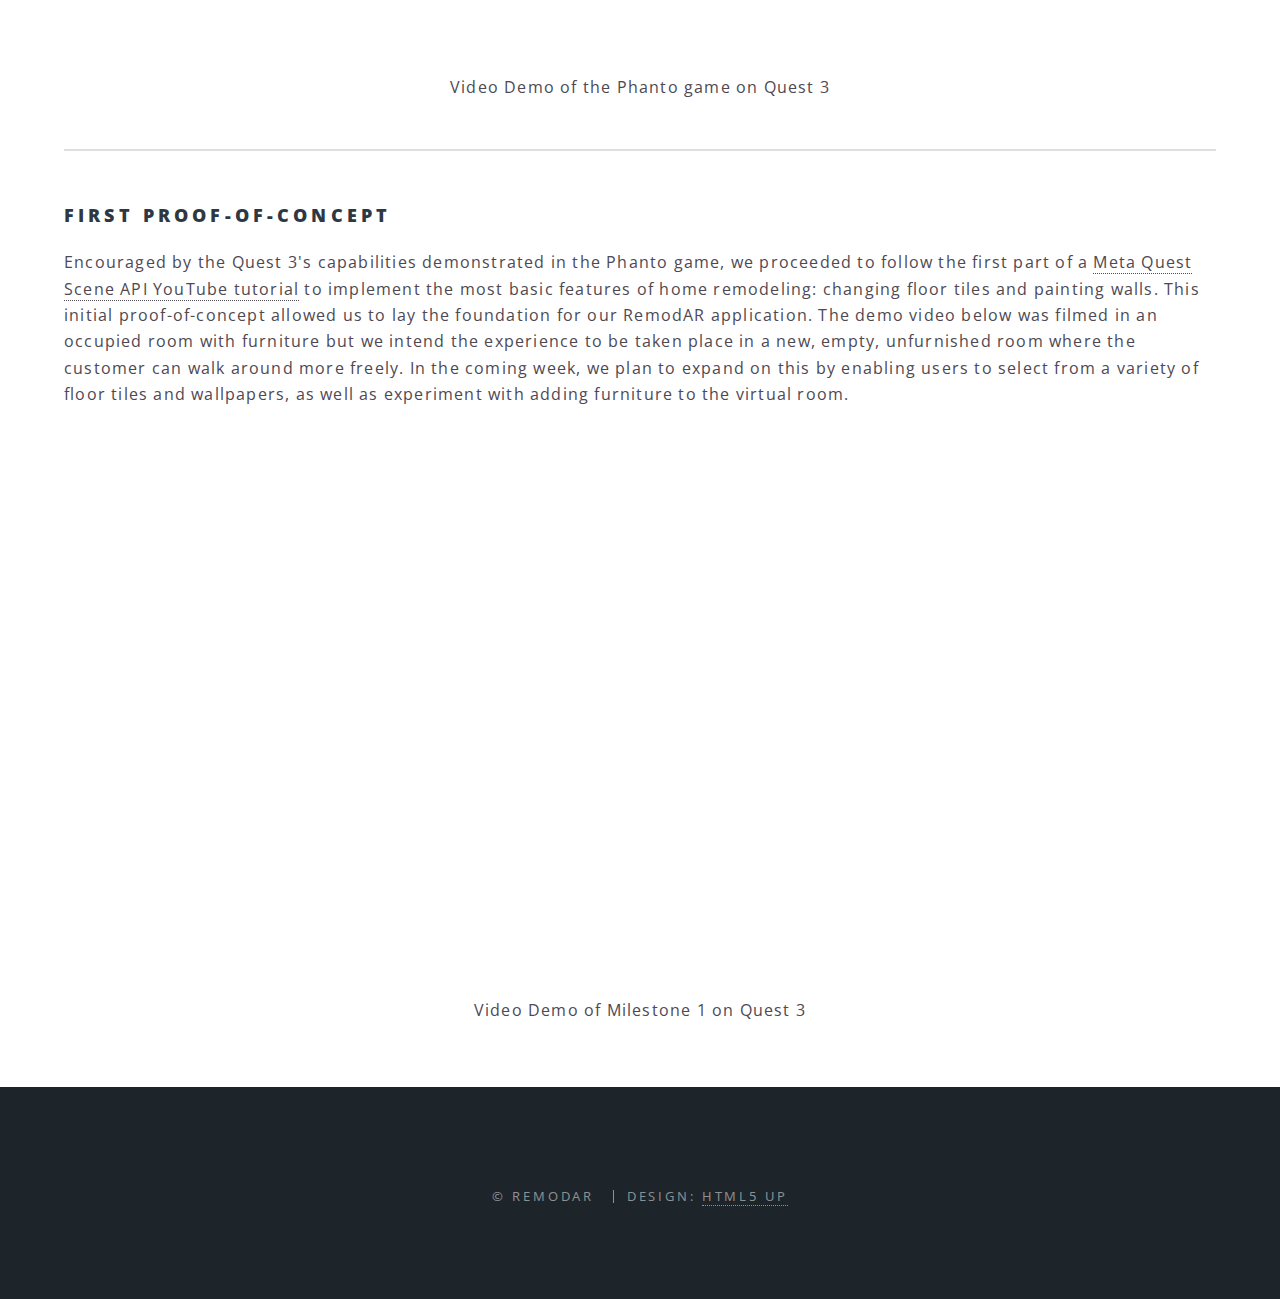
==== commit 11ebf004: "Update main page content" ====
--- a/milestone1.html
+++ b/milestone1.html
@@ -5,102 +5,134 @@
 	Free for personal and commercial use under the CCA 3.0 license (html5up.net/license)
 -->
 <html>
-	<head>
-		<title>Milestone1</title>
-		<meta charset="utf-8" />
-		<meta name="viewport" content="width=device-width, initial-scale=1, user-scalable=no" />
-		<link rel="stylesheet" href="assets/css/main.css" />
-		<noscript><link rel="stylesheet" href="assets/css/noscript.css" /></noscript>
-	</head>
-	<body class="is-preload">
 
-		<!-- Page Wrapper -->
-			<div id="page-wrapper">
+<head>
+	<title>Milestone1</title>
+	<meta charset="utf-8" />
+	<meta name="viewport" content="width=device-width, initial-scale=1, user-scalable=no" />
+	<link rel="stylesheet" href="assets/css/main.css" />
+	<noscript>
+		<link rel="stylesheet" href="assets/css/noscript.css" />
+	</noscript>
+</head>
 
-				<!-- Header -->
-					<header id="header">
-						<h1><a href="index.html">RemodAR</a></h1>
-						<nav id="nav">
+<body class="is-preload">
+
+	<!-- Page Wrapper -->
+	<div id="page-wrapper">
+
+		<!-- Header -->
+		<header id="header">
+			<h1><a href="index.html">RemodAR</a></h1>
+			<nav id="nav">
+				<ul>
+					<li class="special">
+						<a href="#menu" class="menuToggle"><span>Menu</span></a>
+						<div id="menu">
 							<ul>
-								<li class="special">
-									<a href="#menu" class="menuToggle"><span>Menu</span></a>
-									<div id="menu">
-										<ul>
-											<li><a href="index.html">Home</a></li>
-											<li><a href="Milestone1.html">Milestone1</a></li>
-											<li><a href="Milestone2.html">Milestone2</a></li>
-											<!-- <li><a href="#">Sign Up</a></li>
+								<li><a href="index.html">Home</a></li>
+								<li><a href="Milestone1.html">Milestone1</a></li>
+								<li><a href="Milestone2.html">Milestone2</a></li>
+								<!-- <li><a href="#">Sign Up</a></li>
 											<li><a href="#">Log In</a></li> -->
-										</ul>
-									</div>
-								</li>
 							</ul>
-						</nav>
-					</header>
+						</div>
+					</li>
+				</ul>
+			</nav>
+		</header>
 
-				<!-- Main -->
-					<article id="main">
-						<header>
-							<h2>Milestone1</h2>
-							<p>March 25 - 31, 2024</p>
-						</header>
-						<section class="wrapper style5">
-							<div class="inner">
+		<!-- Main -->
+		<article id="main">
+			<header>
+				<h2>Milestone1</h2>
+				<p>March 25 - 31, 2024</p>
+			</header>
+			<section class="wrapper style5">
+				<div class="inner">
 
-								<h3>Choice of Technology</h3>
-								<p>After careful consideration, we chose to develop RemodAR using AR on the Meta Quest 3 headset. AR allows users to experience their unique remodeled space by physically walking through it, providing a more immersive and realistic experience compared to VR, which often relies on fixed viewpoints or awkward teleportation movement. The Meta Quest 3 headset's high-fidelity passthrough and wide field-of-view deliver the level of immersion necessary for visualizing a remodeling project, surpassing the limitations of small mobile device screens.</p>
-                                <hr />
+					<h3>Choice of Technology</h3>
+					<p>After careful consideration, we chose to develop RemodAR using AR on the Meta Quest 3 headset. AR
+						allows users to experience their unique remodeled space by physically walking through it,
+						providing a more immersive and realistic experience compared to VR, which often relies on fixed
+						viewpoints or awkward teleportation movement. The Meta Quest 3 headset's high-fidelity
+						passthrough and wide field-of-view deliver the level of immersion necessary for visualizing a
+						remodeling project, surpassing the limitations of small mobile device screens.</p>
+					<hr />
 
-								<h3>Testing the Water</h3>
-								<p>As newcomers to the AR features of the Meta Quest platform, we began by downloading and building a demo game called <a href="https://github.com/oculus-samples/Unity-Phanto">Phanto</a>, provided by Meta, on the Quest Pro. This game showcased several crucial AR features needed for our project, including passthrough, scene recognition, and object placement. Although we successfully compiled and ran the game on the Quest Pro, we discovered that it does not support the scene mesh API required for room scanning, scene recognition, and object placement. Moreover, the passthrough quality was unstable, grainy, and lacked color. These limitations made it clear that the Quest Pro could not deliver the immersive AR experience required forRemodAR. As a result, we decided to purchase a Quest 3 to further explore its potential for our project. The Quest 3 exceeded our expectations. The Phanto game worked seamlessly on the Quest 3, and we were impressed by the high precision of its room scanning capability. The device allowed us to place virtual weapons on any physical surface with remarkable accuracy, and the enemies spawned at realistic, unoccupied locations within the room, enhancing the overall immersive experience.</p>
-                                <figure style="margin: 0; text-align: center;">
-                                    <iframe
-                                        src="https://customer-txd9t6nn5clphx9i.cloudflarestream.com/436d00c4083777bb02b3864469ac687c/iframe?poster=https%3A%2F%2Fcustomer-txd9t6nn5clphx9i.cloudflarestream.com%2F436d00c4083777bb02b3864469ac687c%2Fthumbnails%2Fthumbnail.jpg%3Ftime%3D%26height%3D600"
-                                        loading="lazy" style="border: none; width: 80%; max-width: 800px; height: 60vh;"
-                                        allow="accelerometer; gyroscope; autoplay; encrypted-media; picture-in-picture;"
-                                        allowfullscreen="true"></iframe>
-                                    <figcaption style="margin-top: 10px;">Video Demo of the Phanto game on Quest 3</figcaption>
-                                </figure>  
-                                <hr />    
+					<h3>Testing the Water</h3>
+					<p>As newcomers to the AR features of the Meta Quest platform, we began by downloading and building
+						a demo game called <a href="https://github.com/oculus-samples/Unity-Phanto">Phanto</a>, provided
+						by Meta, on the Quest Pro. This game showcased several crucial AR features needed for our
+						project, including passthrough, scene recognition, and object placement. Although we
+						successfully compiled and ran the game on the Quest Pro, we discovered that it does not support
+						the scene mesh API required for room scanning, scene recognition, and object placement.
+						Moreover, the passthrough quality was unstable, grainy, and lacked color. These limitations made
+						it clear that the Quest Pro could not deliver the immersive AR experience required forRemodAR.
+						As a result, we decided to purchase a Quest 3 to further explore its potential for our project.
+						The Quest 3 exceeded our expectations. The Phanto game worked seamlessly on the Quest 3, and we
+						were impressed by the high precision of its room scanning capability. The device allowed us to
+						place virtual weapons on any physical surface with remarkable accuracy, and the enemies spawned
+						at realistic, unoccupied locations within the room, enhancing the overall immersive experience.
+					</p>
+					<figure style="margin: 0; text-align: center;">
+						<iframe
+							src="https://customer-txd9t6nn5clphx9i.cloudflarestream.com/436d00c4083777bb02b3864469ac687c/iframe?poster=https%3A%2F%2Fcustomer-txd9t6nn5clphx9i.cloudflarestream.com%2F436d00c4083777bb02b3864469ac687c%2Fthumbnails%2Fthumbnail.jpg%3Ftime%3D%26height%3D600"
+							loading="lazy" style="border: none; width: 80%; max-width: 800px; height: 60vh;"
+							allow="accelerometer; gyroscope; autoplay; encrypted-media; picture-in-picture;"
+							allowfullscreen="true"></iframe>
+						<figcaption style="margin-top: 10px;">Video Demo of the Phanto game on Quest 3</figcaption>
+					</figure>
+					<hr />
 
-                                <h3>First Proof-of-Concept</h3>
-								<p>Encouraged by the Quest 3's capabilities demonstrated in the Phanto game, we proceeded to follow the first part of a <a href="https://www.youtube.com/watch?v=b_1Xby35fSo">Meta Quest Scene API YouTube tutorial</a> to implement the most basic features of home remodeling: changing floor tiles and painting walls. This initial proof-of-concept allowed us to lay the foundation for our RemodAR application. The demo video below was filmed in an occupied room with furniture but we intend the experience to be taken place in a new, empty, unfurnished room where the customer can walk around more freely. In the coming week, we plan to expand on this by enabling users to select from a variety of floor tiles and wallpapers, as well as experiment with adding furniture to the virtual room.</p>
-                                <figure style="margin: 0; text-align: center;">
-                                    <iframe
-                                        src="https://customer-txd9t6nn5clphx9i.cloudflarestream.com/d96ccd9000bd107d560376fde2c461b8/iframe?poster=https%3A%2F%2Fcustomer-txd9t6nn5clphx9i.cloudflarestream.com%2Fd96ccd9000bd107d560376fde2c461b8%2Fthumbnails%2Fthumbnail.jpg%3Ftime%3D%26height%3D600"
-                                        loading="lazy" style="border: none; width: 80%; max-width: 800px; height: 60vh;"
-                                        allow="accelerometer; gyroscope; autoplay; encrypted-media; picture-in-picture;"
-                                        allowfullscreen="true"></iframe>
-                                    <figcaption style="margin-top: 10px;">Video Demo of Milestone 1 on Quest 3</figcaption>
-                                </figure>                                
-							</div>
-						</section>
-					</article>
+					<h3>First Proof-of-Concept</h3>
+					<p>Encouraged by the Quest 3's capabilities demonstrated in the Phanto game, we proceeded to follow
+						the first part of a <a href="https://www.youtube.com/watch?v=b_1Xby35fSo">Meta Quest Scene API
+							YouTube tutorial</a> to implement the most basic features of home remodeling: changing floor
+						tiles and painting walls. This initial proof-of-concept allowed us to lay the foundation for our
+						RemodAR application. The demo video below was filmed in an occupied room with furniture but we
+						intend the experience to be taken place in a new, empty, unfurnished room where the customer can
+						walk around more freely. In the coming week, we plan to expand on this by enabling users to
+						select from a variety of floor tiles and wallpapers, as well as experiment with adding furniture
+						to the virtual room.</p>
+					<figure style="margin: 0; text-align: center;">
+						<iframe
+							src="https://customer-txd9t6nn5clphx9i.cloudflarestream.com/d96ccd9000bd107d560376fde2c461b8/iframe?poster=https%3A%2F%2Fcustomer-txd9t6nn5clphx9i.cloudflarestream.com%2Fd96ccd9000bd107d560376fde2c461b8%2Fthumbnails%2Fthumbnail.jpg%3Ftime%3D%26height%3D600"
+							loading="lazy" style="border: none; width: 80%; max-width: 800px; height: 60vh;"
+							allow="accelerometer; gyroscope; autoplay; encrypted-media; picture-in-picture;"
+							allowfullscreen="true"></iframe>
+						<figcaption style="margin-top: 10px;">Video Demo of Milestone 1 on Quest 3</figcaption>
+					</figure>
+				</div>
+			</section>
+		</article>
 
-				<!-- Footer -->
-					<footer id="footer">
-						<ul class="icons">
+		<!-- Footer -->
+		<footer id="footer">
+			<!-- <ul class="icons">
 							<li><a href="https://gitlab.eecs.umich.edu/groups/eecs498-p3" class="icon brands fa-gitlab"><span class="label">Twitter</span></a></li>
 							<li><a href="#" class="icon brands fa-facebook-f"><span class="label">Facebook</span></a></li>
 							<li><a href="#" class="icon brands fa-instagram"><span class="label">Instagram</span></a></li>
 							<li><a href="#" class="icon brands fa-dribbble"><span class="label">Dribbble</span></a></li>
 							<li><a href="#" class="icon solid fa-envelope"><span class="label">Email</span></a></li>
-						</ul>
-						<ul class="copyright">
-							<li>&copy; RemodAR</li><li>Design: <a href="http://html5up.net">HTML5 UP</a></li>
-						</ul>
-					</footer>
+						</ul> -->
+			<ul class="copyright">
+				<li>&copy; RemodAR</li>
+				<li>Design: <a href="http://html5up.net">HTML5 UP</a></li>
+			</ul>
+		</footer>
 
-			</div>
+	</div>
 
-		<!-- Scripts -->
-			<script src="assets/js/jquery.min.js"></script>
-			<script src="assets/js/jquery.scrollex.min.js"></script>
-			<script src="assets/js/jquery.scrolly.min.js"></script>
-			<script src="assets/js/browser.min.js"></script>
-			<script src="assets/js/breakpoints.min.js"></script>
-			<script src="assets/js/util.js"></script>
-			<script src="assets/js/main.js"></script>
+	<!-- Scripts -->
+	<script src="assets/js/jquery.min.js"></script>
+	<script src="assets/js/jquery.scrollex.min.js"></script>
+	<script src="assets/js/jquery.scrolly.min.js"></script>
+	<script src="assets/js/browser.min.js"></script>
+	<script src="assets/js/breakpoints.min.js"></script>
+	<script src="assets/js/util.js"></script>
+	<script src="assets/js/main.js"></script>
 
-	</body>
+</body>
+
 </html>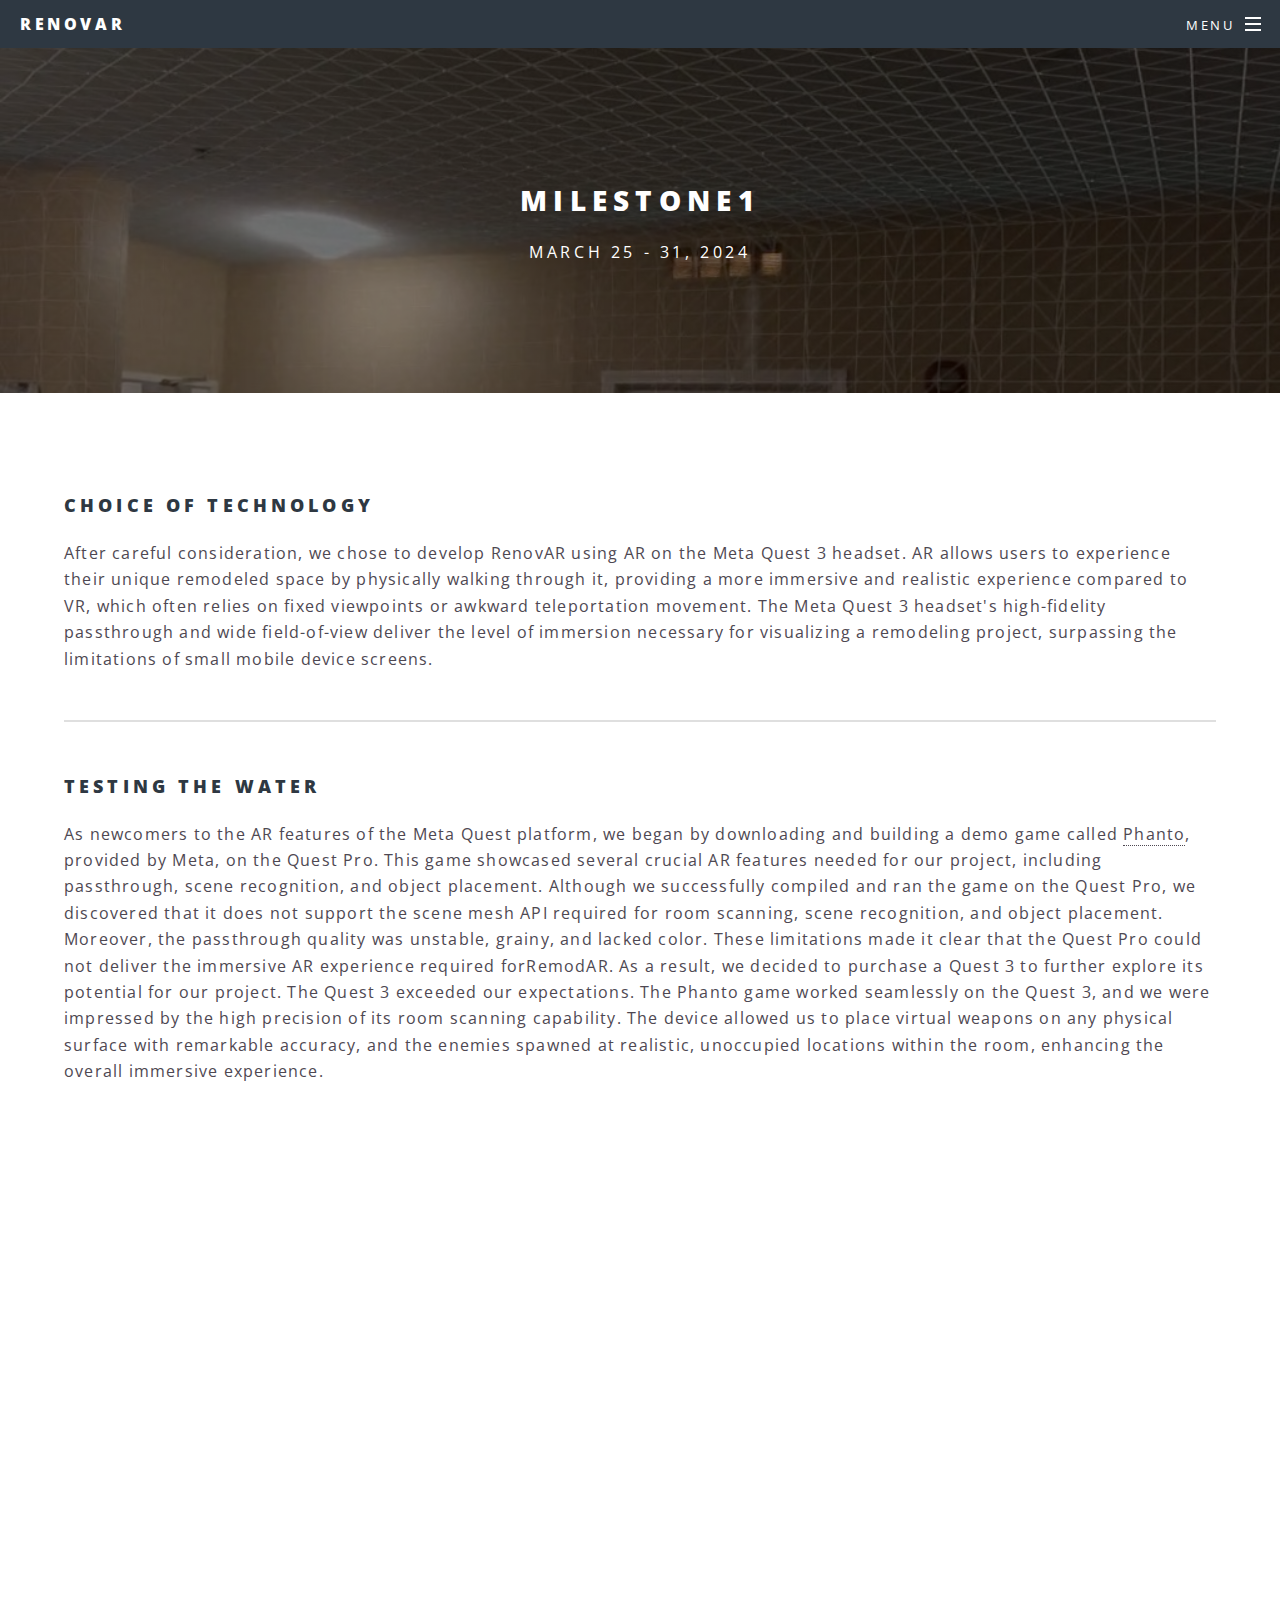
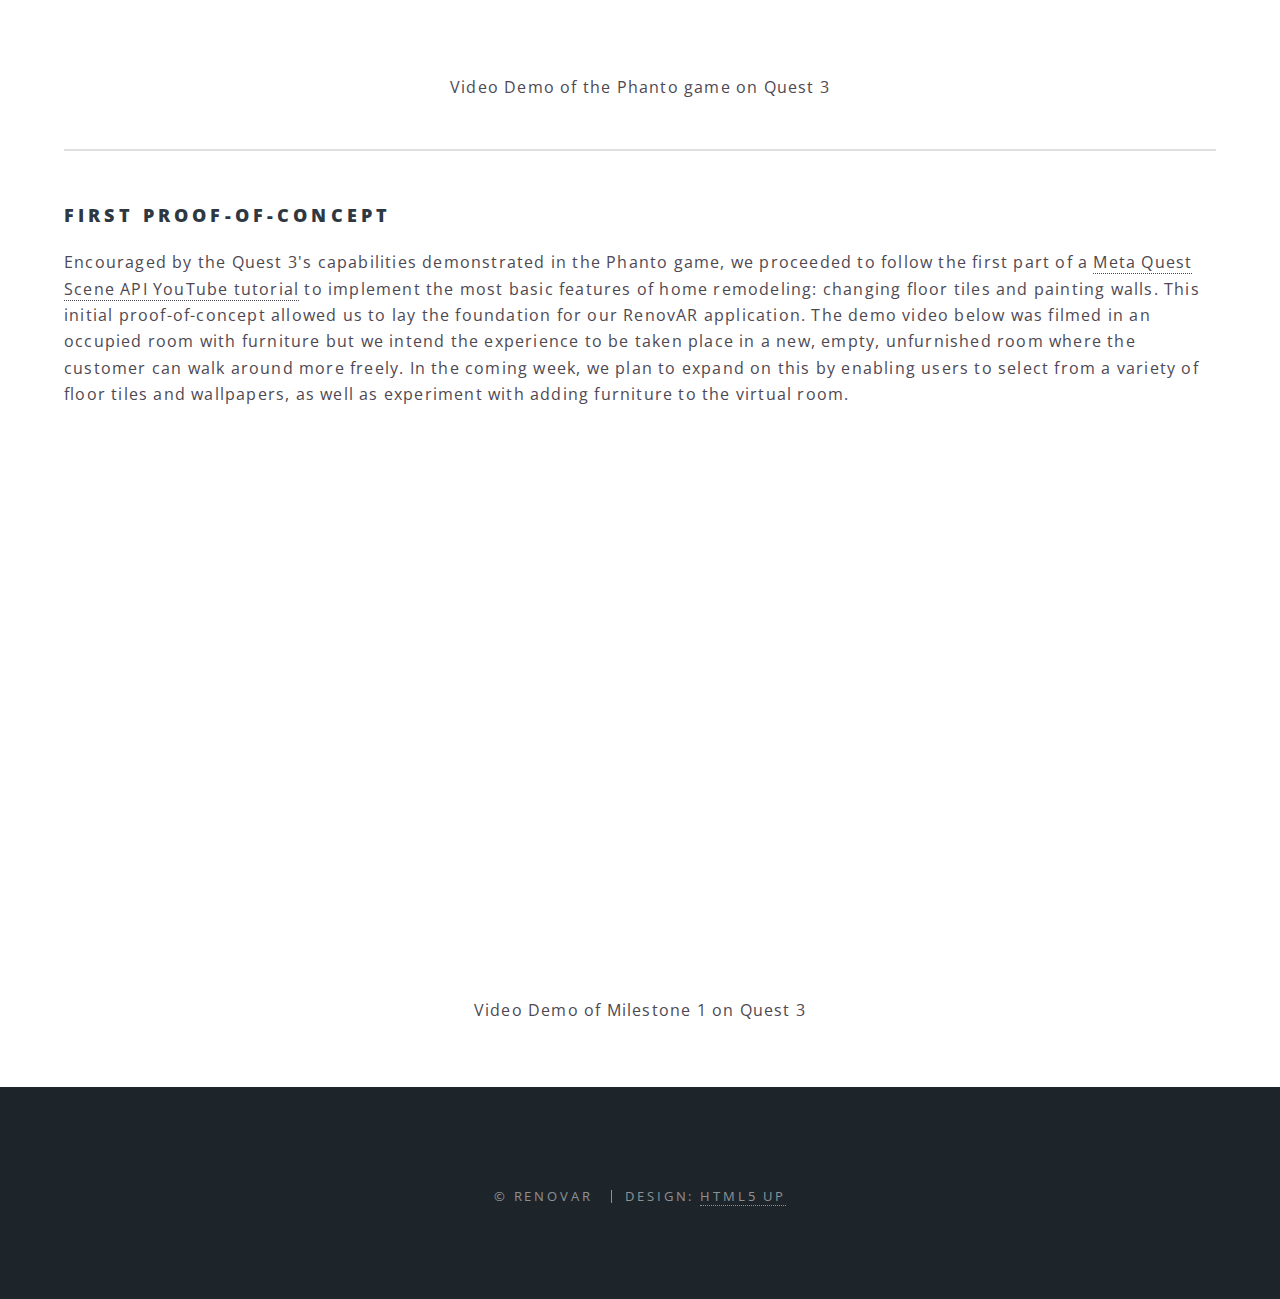
==== commit adf24667: "Rebrand as RenovAR" ====
--- a/milestone1.html
+++ b/milestone1.html
@@ -23,7 +23,7 @@
 
 		<!-- Header -->
 		<header id="header">
-			<h1><a href="index.html">RemodAR</a></h1>
+			<h1><a href="index.html">RenovAR</a></h1>
 			<nav id="nav">
 				<ul>
 					<li class="special">
@@ -31,8 +31,8 @@
 						<div id="menu">
 							<ul>
 								<li><a href="index.html">Home</a></li>
-								<li><a href="Milestone1.html">Milestone1</a></li>
-								<li><a href="Milestone2.html">Milestone2</a></li>
+								<li><a href="milestone1.html">Milestone1</a></li>
+								<li><a href="milestone2.html">Milestone2</a></li>
 								<!-- <li><a href="#">Sign Up</a></li>
 											<li><a href="#">Log In</a></li> -->
 							</ul>
@@ -52,7 +52,7 @@
 				<div class="inner">
 
 					<h3>Choice of Technology</h3>
-					<p>After careful consideration, we chose to develop RemodAR using AR on the Meta Quest 3 headset. AR
+					<p>After careful consideration, we chose to develop RenovAR using AR on the Meta Quest 3 headset. AR
 						allows users to experience their unique remodeled space by physically walking through it,
 						providing a more immersive and realistic experience compared to VR, which often relies on fixed
 						viewpoints or awkward teleportation movement. The Meta Quest 3 headset's high-fidelity
@@ -90,7 +90,7 @@
 						the first part of a <a href="https://www.youtube.com/watch?v=b_1Xby35fSo">Meta Quest Scene API
 							YouTube tutorial</a> to implement the most basic features of home remodeling: changing floor
 						tiles and painting walls. This initial proof-of-concept allowed us to lay the foundation for our
-						RemodAR application. The demo video below was filmed in an occupied room with furniture but we
+						RenovAR application. The demo video below was filmed in an occupied room with furniture but we
 						intend the experience to be taken place in a new, empty, unfurnished room where the customer can
 						walk around more freely. In the coming week, we plan to expand on this by enabling users to
 						select from a variety of floor tiles and wallpapers, as well as experiment with adding furniture
@@ -117,7 +117,7 @@
 							<li><a href="#" class="icon solid fa-envelope"><span class="label">Email</span></a></li>
 						</ul> -->
 			<ul class="copyright">
-				<li>&copy; RemodAR</li>
+				<li>&copy; RenovAR</li>
 				<li>Design: <a href="http://html5up.net">HTML5 UP</a></li>
 			</ul>
 		</footer>
--- a/assets/css/main.css
+++ b/assets/css/main.css
@@ -3784,12 +3784,16 @@
 		@media screen and (max-width: 980px) {
 
 			#cta .inner {
-				display: block;
-				text-align: center;
+				display: flex;
+				flex-direction: column; /* 以列方式堆叠元素 */
+				align-items: center; /* 水平居中 */
+				max-width: 60em; /* 可以根据实际情况调整 */
+				margin: auto; /* 水平居中整个inner容器 */
 			}
 
 				#cta .inner header {
-					padding-right: 0;
+					text-align: center; /* 文本居中 */
+    				margin-bottom: 2em; /* 头部与下方内容的间隔 */
 					width: 100%;
 				}
 
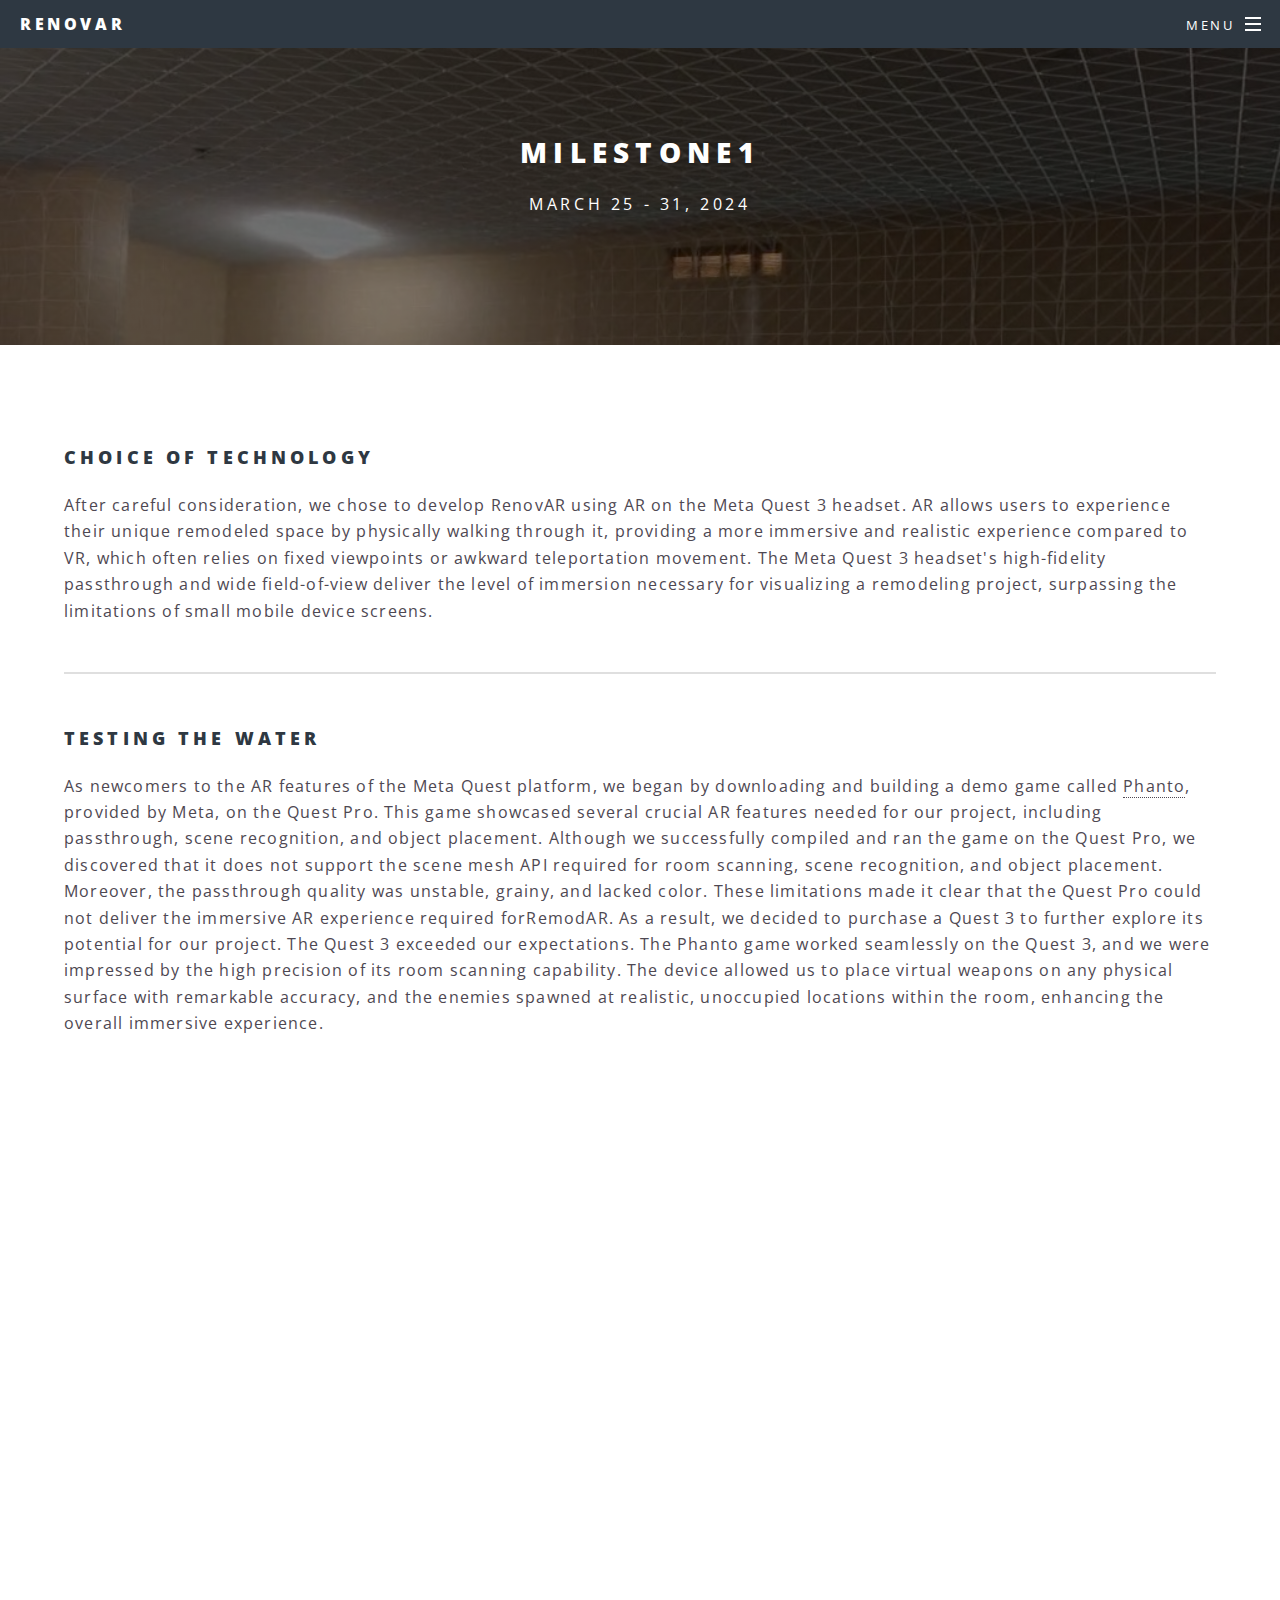
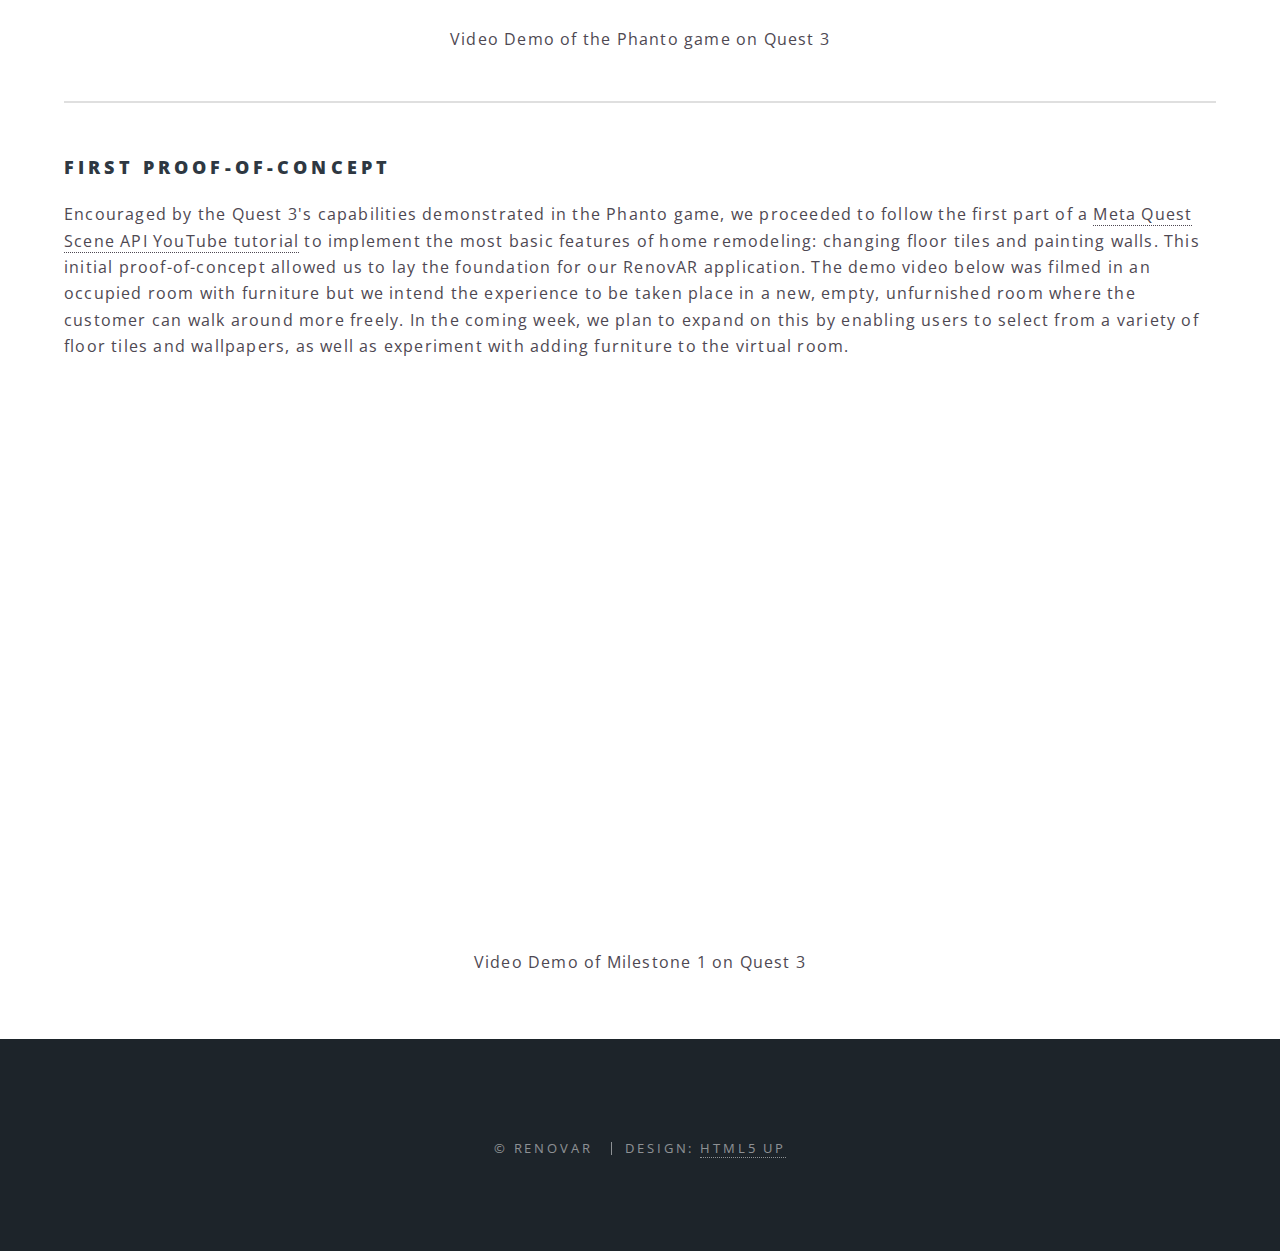
==== commit 98251747: "Add gif banner image to landing page" ====
--- a/milestone1.html
+++ b/milestone1.html
@@ -19,7 +19,7 @@
 <body class="is-preload">
 
 	<!-- Page Wrapper -->
-	<div id="page-wrapper">
+	<div id="page-wrapper-still">
 
 		<!-- Header -->
 		<header id="header">
@@ -33,6 +33,7 @@
 								<li><a href="index.html">Home</a></li>
 								<li><a href="milestone1.html">Milestone1</a></li>
 								<li><a href="milestone2.html">Milestone2</a></li>
+								<li><a href="milestone3.html">Milestone3</a></li>
 								<!-- <li><a href="#">Sign Up</a></li>
 											<li><a href="#">Log In</a></li> -->
 							</ul>
--- a/assets/css/main.css
+++ b/assets/css/main.css
@@ -3968,10 +3968,10 @@
 /* Landing */
 
 	body.landing #page-wrapper {
-		background-image: -moz-linear-gradient(top, rgba(0,0,0,0.5), rgba(0,0,0,0.5)), url("../../images/banner.jpg");
-		background-image: -webkit-linear-gradient(top, rgba(0,0,0,0.5), rgba(0,0,0,0.5)), url("../../images/banner.jpg");
-		background-image: -ms-linear-gradient(top, rgba(0,0,0,0.5), rgba(0,0,0,0.5)), url("../../images/banner.jpg");
-		background-image: linear-gradient(top, rgba(0,0,0,0.5), rgba(0,0,0,0.5)), url("../../images/banner.jpg");
+		background-image: -moz-linear-gradient(top, rgba(0,0,0,0.5), rgba(0,0,0,0.5)), url("../../images/banner.gif");
+		background-image: -webkit-linear-gradient(top, rgba(0,0,0,0.5), rgba(0,0,0,0.5)), url("../../images/banner.gif");
+		background-image: -ms-linear-gradient(top, rgba(0,0,0,0.5), rgba(0,0,0,0.5)), url("../../images/banner.gif");
+		background-image: linear-gradient(top, rgba(0,0,0,0.5), rgba(0,0,0,0.5)), url("../../images/banner.gif");
 		background-attachment: fixed;
 		background-position: center center;
 		background-repeat: no-repeat;
@@ -3989,10 +3989,10 @@
 
 	body.is-mobile.landing #banner,
 	body.is-mobile.landing .wrapper.style4 {
-		background-image: -moz-linear-gradient(top, rgba(0,0,0,0.5), rgba(0,0,0,0.5)), url("../../images/banner.jpg");
-		background-image: -webkit-linear-gradient(top, rgba(0,0,0,0.5), rgba(0,0,0,0.5)), url("../../images/banner.jpg");
-		background-image: -ms-linear-gradient(top, rgba(0,0,0,0.5), rgba(0,0,0,0.5)), url("../../images/banner.jpg");
-		background-image: linear-gradient(top, rgba(0,0,0,0.5), rgba(0,0,0,0.5)), url("../../images/banner.jpg");
+		background-image: -moz-linear-gradient(top, rgba(0,0,0,0.5), rgba(0,0,0,0.5)), url("../../images/banner.gif");
+		background-image: -webkit-linear-gradient(top, rgba(0,0,0,0.5), rgba(0,0,0,0.5)), url("../../images/banner.gif");
+		background-image: -ms-linear-gradient(top, rgba(0,0,0,0.5), rgba(0,0,0,0.5)), url("../../images/banner.gif");
+		background-image: linear-gradient(top, rgba(0,0,0,0.5), rgba(0,0,0,0.5)), url("../../images/banner.gif");
 		background-position: center center;
 		background-repeat: no-repeat;
 		background-size: cover;
